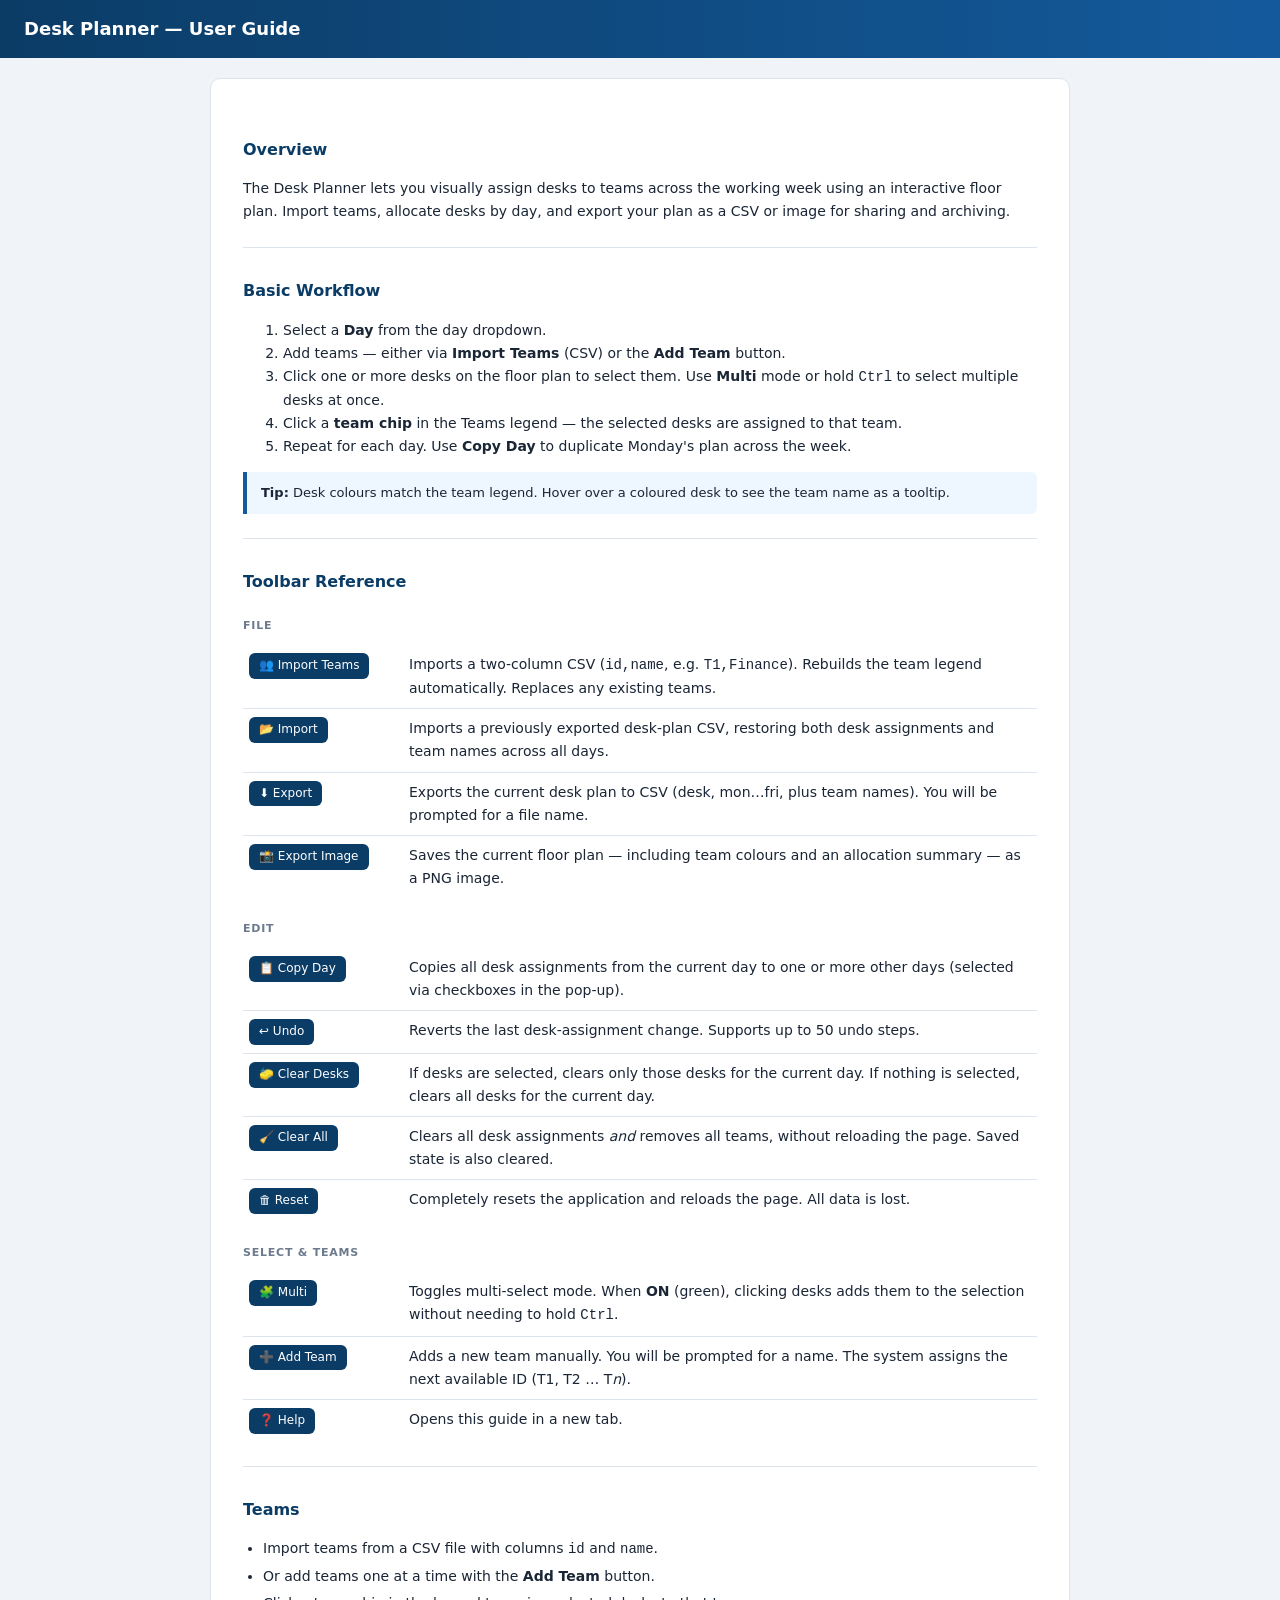
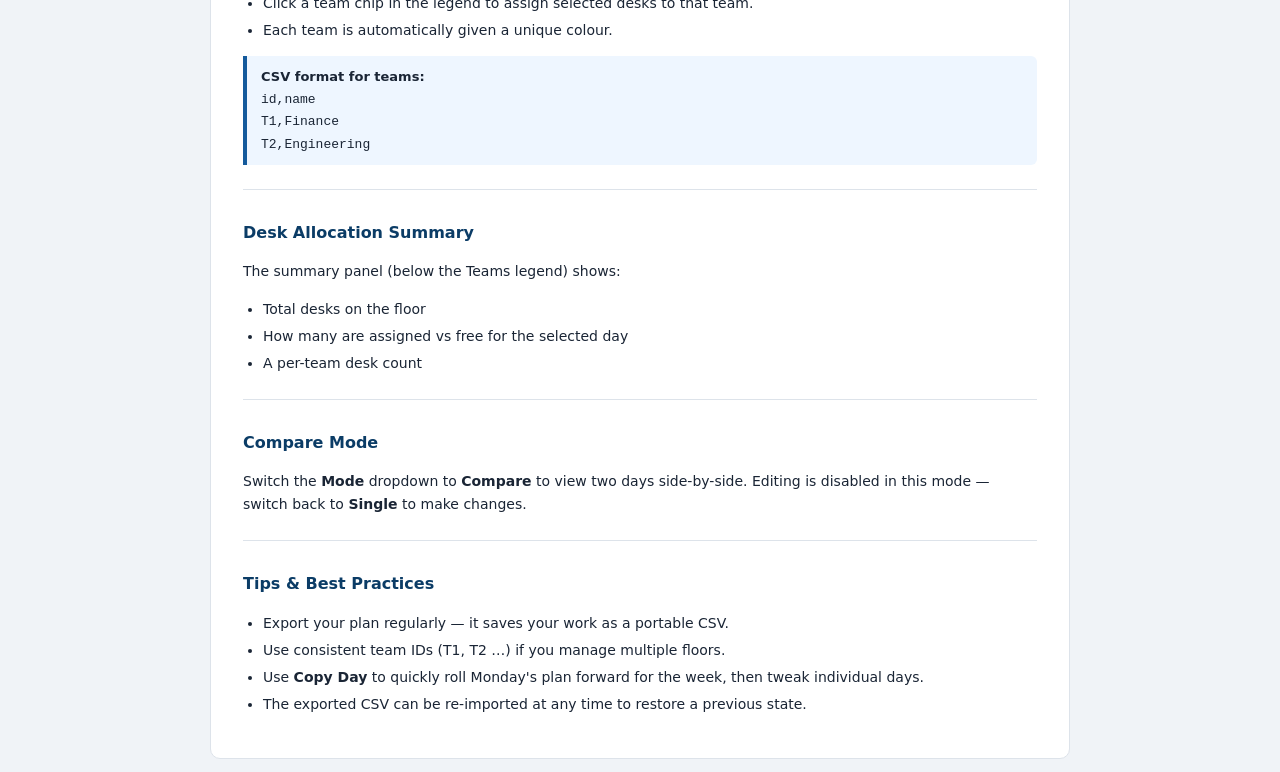
==== help.html @ dbaba609 "Add files via upload" ====
<!DOCTYPE html>
<html lang="en">
<head>
  <meta charset="UTF-8">
  <meta name="viewport" content="width=device-width, initial-scale=1.0">
  <title>Desk Planner — Help</title>

  <style>
    :root {
      --brand-dark:  #0b3c66;
      --brand-mid:   #145a9c;
      --brand-light: #eef6ff;
      --bg:          #f0f3f7;
      --surface:     #ffffff;
      --border:      #dde3ea;
      --text:        #1a2535;
      --radius:      10px;
    }

    *, *::before, *::after { box-sizing: border-box; }

    body {
      font-family: "Segoe UI", system-ui, sans-serif;
      margin: 0;
      background: var(--bg);
      color: var(--text);
      font-size: 14px;
      line-height: 1.65;
    }

    .app-header {
      background: linear-gradient(90deg, var(--brand-dark), var(--brand-mid));
      color: #fff;
      padding: 14px 24px;
    }

    .app-header h1 { margin: 0; font-size: 18px; font-weight: 600; }

    .container {
      max-width: 860px;
      margin: 20px auto;
      background: var(--surface);
      padding: 28px 32px;
      border-radius: var(--radius);
      border: 1px solid var(--border);
    }

    h2 { color: var(--brand-dark); margin-top: 30px; font-size: 16px; }
    h3 { font-size: 14px; margin: 18px 0 6px; }

    p, li { line-height: 1.65; }

    ul { padding-left: 20px; }
    ul li { margin-bottom: 4px; }

    hr { border: none; border-top: 1px solid var(--border); margin: 24px 0; }

    .tip {
      background: var(--brand-light);
      border-left: 4px solid var(--brand-mid);
      padding: 10px 14px;
      border-radius: 0 6px 6px 0;
      margin: 14px 0;
      font-size: 13px;
    }

    /* Simulated toolbar pill to match app buttons */
    .btn-pill {
      display: inline-flex;
      align-items: center;
      gap: 5px;
      background: var(--brand-dark);
      color: #fff;
      padding: 3px 10px;
      border-radius: 6px;
      font-size: 12px;
      font-weight: 500;
      vertical-align: middle;
      white-space: nowrap;
    }

    /* Button group tables */
    .btn-table { width: 100%; border-collapse: collapse; margin: 10px 0; }
    .btn-table tr + tr td { border-top: 1px solid var(--border); }
    .btn-table td { padding: 8px 6px; vertical-align: top; }
    .btn-table td:first-child { width: 160px; white-space: nowrap; }

    .group-label {
      font-size: 11px;
      font-weight: 700;
      text-transform: uppercase;
      letter-spacing: 0.07em;
      color: #6b7a8d;
      margin: 22px 0 6px;
    }

    @media (max-width: 600px) {
      .container { padding: 18px 16px; margin: 12px; }
    }
  </style>
</head>
<body>

  <header class="app-header">
    <h1>Desk Planner — User Guide</h1>
  </header>

  <div class="container">

    <h2>Overview</h2>
    <p>
      The Desk Planner lets you visually assign desks to teams across the working week
      using an interactive floor plan. Import teams, allocate desks by day, and export
      your plan as a CSV or image for sharing and archiving.
    </p>

    <hr>

    <h2>Basic Workflow</h2>
    <ol>
      <li>Select a <strong>Day</strong> from the day dropdown.</li>
      <li>Add teams — either via <strong>Import Teams</strong> (CSV) or the <strong>Add Team</strong> button.</li>
      <li>Click one or more desks on the floor plan to select them.
          Use <strong>Multi</strong> mode or hold <kbd>Ctrl</kbd> to select multiple desks at once.</li>
      <li>Click a <strong>team chip</strong> in the Teams legend — the selected desks are assigned to that team.</li>
      <li>Repeat for each day. Use <strong>Copy Day</strong> to duplicate Monday's plan across the week.</li>
    </ol>

    <div class="tip">
      <strong>Tip:</strong> Desk colours match the team legend. Hover over a coloured desk
      to see the team name as a tooltip.
    </div>

    <hr>

    <h2>Toolbar Reference</h2>

    <p class="group-label">File</p>
    <table class="btn-table">
      <tr>
        <td><span class="btn-pill">👥 Import Teams</span></td>
        <td>Imports a two-column CSV (<code>id,name</code>, e.g. <code>T1,Finance</code>).
            Rebuilds the team legend automatically. Replaces any existing teams.</td>
      </tr>
      <tr>
        <td><span class="btn-pill">📂 Import</span></td>
        <td>Imports a previously exported desk-plan CSV, restoring both desk assignments
            and team names across all days.</td>
      </tr>
      <tr>
        <td><span class="btn-pill">⬇ Export</span></td>
        <td>Exports the current desk plan to CSV (desk, mon…fri, plus team names).
            You will be prompted for a file name.</td>
      </tr>
      <tr>
        <td><span class="btn-pill">📸 Export Image</span></td>
        <td>Saves the current floor plan — including team colours and an allocation
            summary — as a PNG image.</td>
      </tr>
    </table>

    <p class="group-label">Edit</p>
    <table class="btn-table">
      <tr>
        <td><span class="btn-pill">📋 Copy Day</span></td>
        <td>Copies all desk assignments from the current day to one or more other days
            (selected via checkboxes in the pop-up).</td>
      </tr>
      <tr>
        <td><span class="btn-pill">↩ Undo</span></td>
        <td>Reverts the last desk-assignment change. Supports up to 50 undo steps.</td>
      </tr>
      <tr>
        <td><span class="btn-pill">🧽 Clear Desks</span></td>
        <td>If desks are selected, clears only those desks for the current day.
            If nothing is selected, clears all desks for the current day.</td>
      </tr>
      <tr>
        <td><span class="btn-pill">🧹 Clear All</span></td>
        <td>Clears all desk assignments <em>and</em> removes all teams, without reloading
            the page. Saved state is also cleared.</td>
      </tr>
      <tr>
        <td><span class="btn-pill">🗑 Reset</span></td>
        <td>Completely resets the application and reloads the page. All data is lost.</td>
      </tr>
    </table>

    <p class="group-label">Select &amp; Teams</p>
    <table class="btn-table">
      <tr>
        <td><span class="btn-pill">🧩 Multi</span></td>
        <td>Toggles multi-select mode. When <strong>ON</strong> (green), clicking desks
            adds them to the selection without needing to hold <kbd>Ctrl</kbd>.</td>
      </tr>
      <tr>
        <td><span class="btn-pill">➕ Add Team</span></td>
        <td>Adds a new team manually. You will be prompted for a name. The system
            assigns the next available ID (T1, T2 … T<em>n</em>).</td>
      </tr>
      <tr>
        <td><span class="btn-pill">❓ Help</span></td>
        <td>Opens this guide in a new tab.</td>
      </tr>
    </table>

    <hr>

    <h2>Teams</h2>
    <ul>
      <li>Import teams from a CSV file with columns <code>id</code> and <code>name</code>.</li>
      <li>Or add teams one at a time with the <strong>Add Team</strong> button.</li>
      <li>Click a team chip in the legend to assign selected desks to that team.</li>
      <li>Each team is automatically given a unique colour.</li>
    </ul>

    <div class="tip">
      <strong>CSV format for teams:</strong><br>
      <code>id,name</code><br>
      <code>T1,Finance</code><br>
      <code>T2,Engineering</code>
    </div>

    <hr>

    <h2>Desk Allocation Summary</h2>
    <p>The summary panel (below the Teams legend) shows:</p>
    <ul>
      <li>Total desks on the floor</li>
      <li>How many are assigned vs free for the selected day</li>
      <li>A per-team desk count</li>
    </ul>

    <hr>

    <h2>Compare Mode</h2>
    <p>
      Switch the <strong>Mode</strong> dropdown to <strong>Compare</strong> to view
      two days side-by-side. Editing is disabled in this mode — switch back to
      <strong>Single</strong> to make changes.
    </p>

    <hr>

    <h2>Tips &amp; Best Practices</h2>
    <ul>
      <li>Export your plan regularly — it saves your work as a portable CSV.</li>
      <li>Use consistent team IDs (T1, T2 …) if you manage multiple floors.</li>
      <li>Use <strong>Copy Day</strong> to quickly roll Monday's plan forward for the week, then tweak individual days.</li>
      <li>The exported CSV can be re-imported at any time to restore a previous state.</li>
    </ul>

  </div>

</body>
</html>
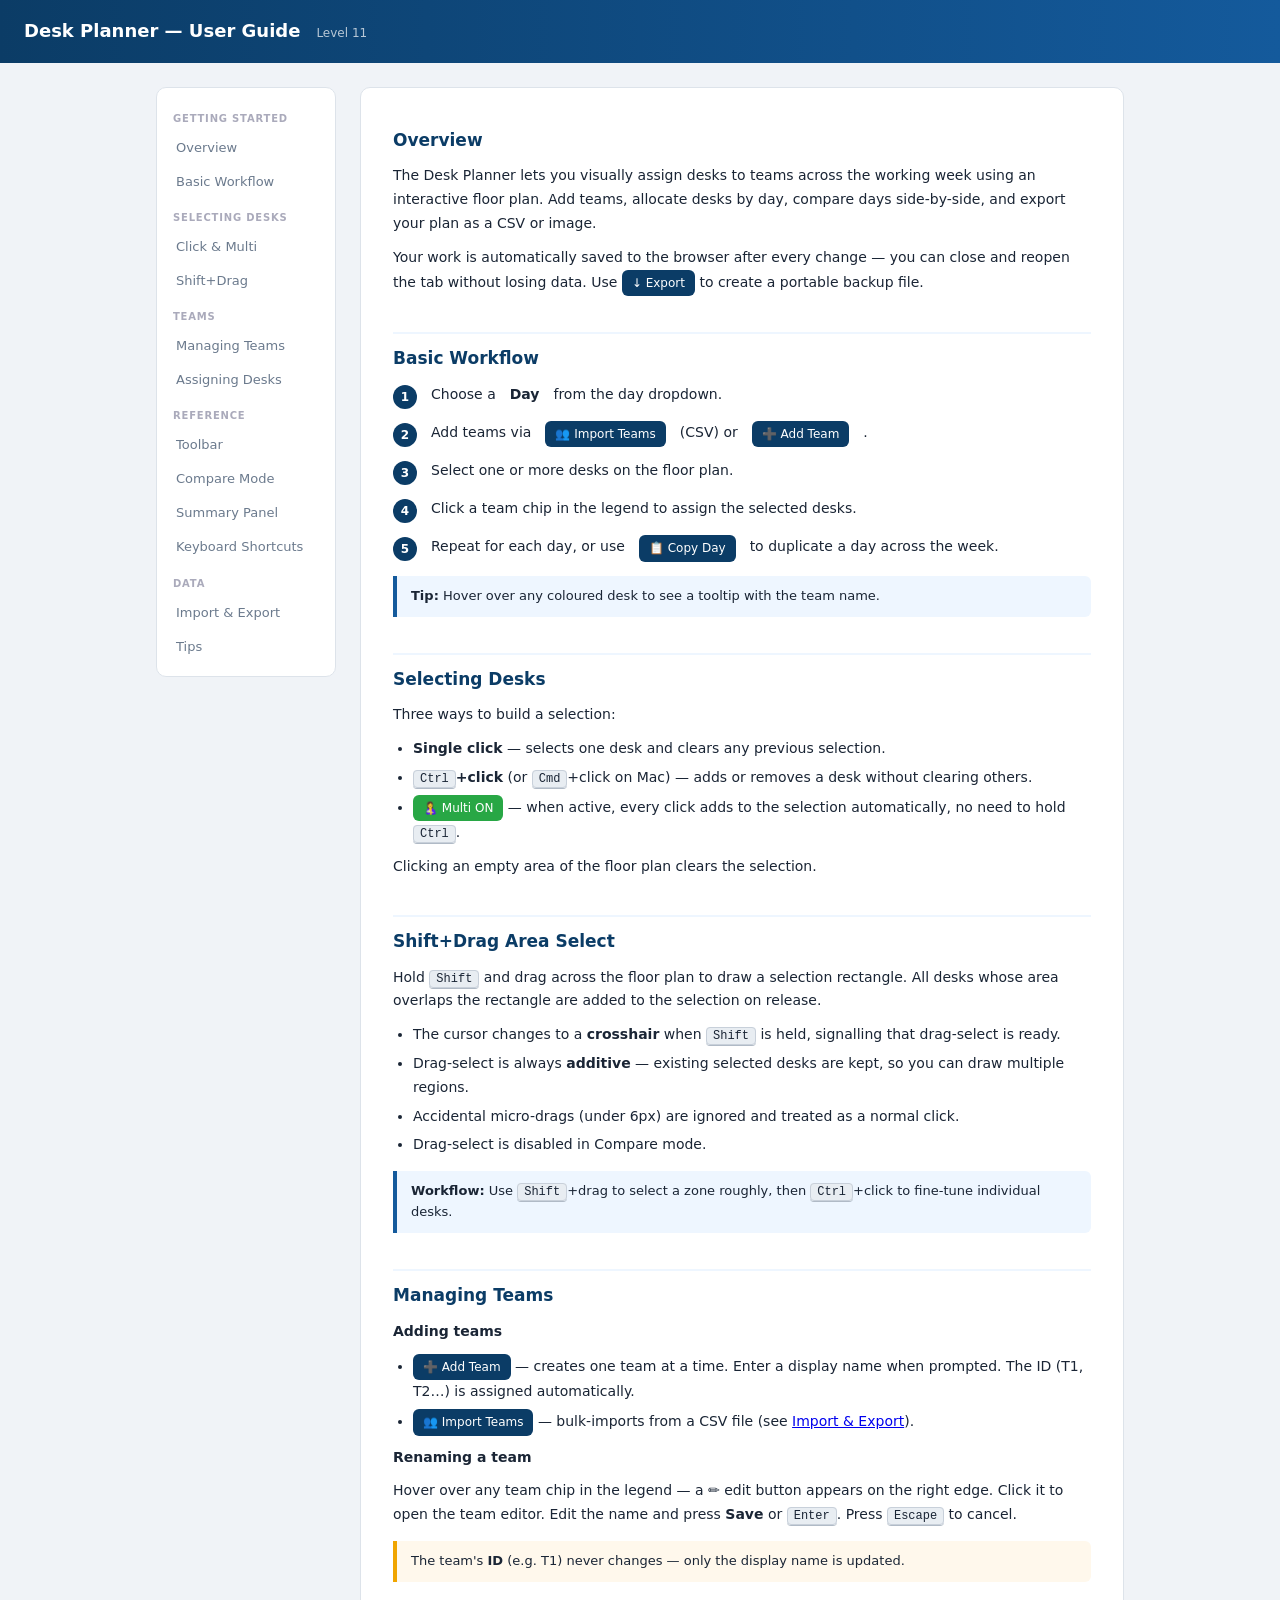
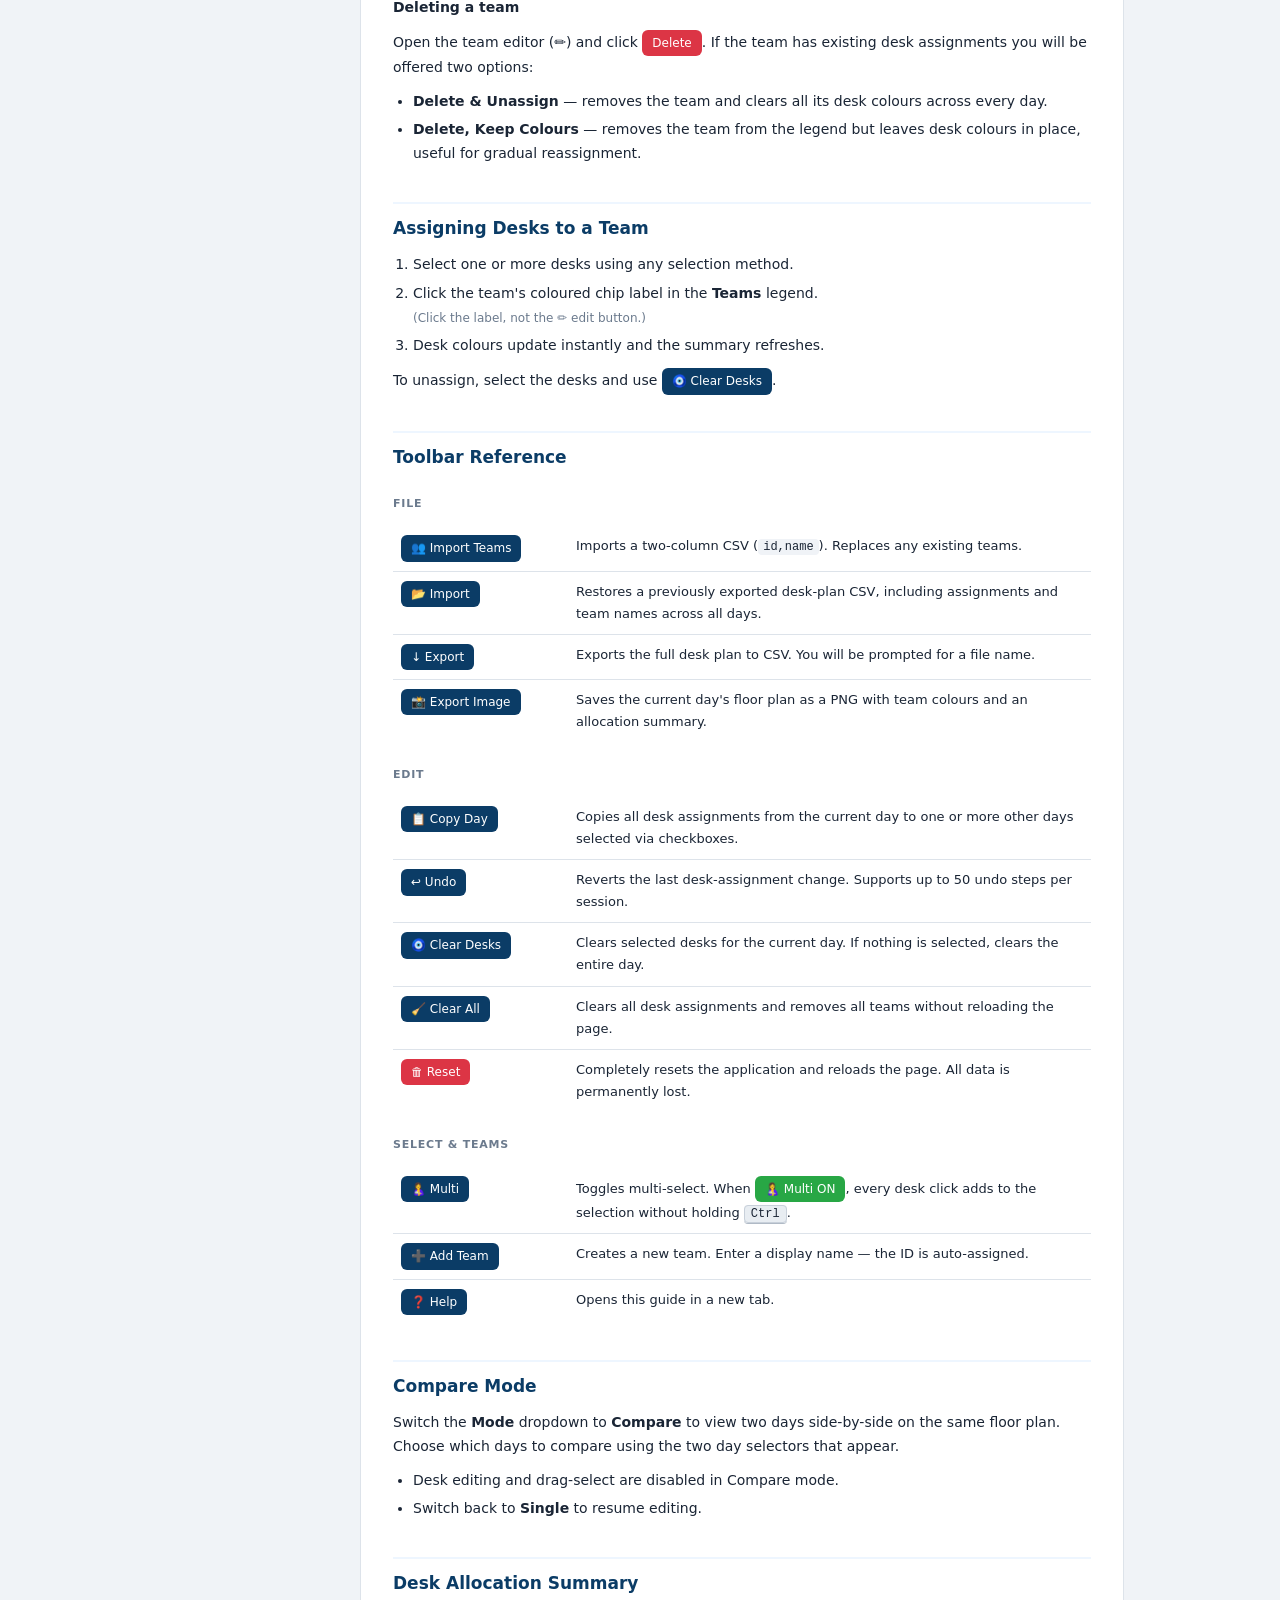
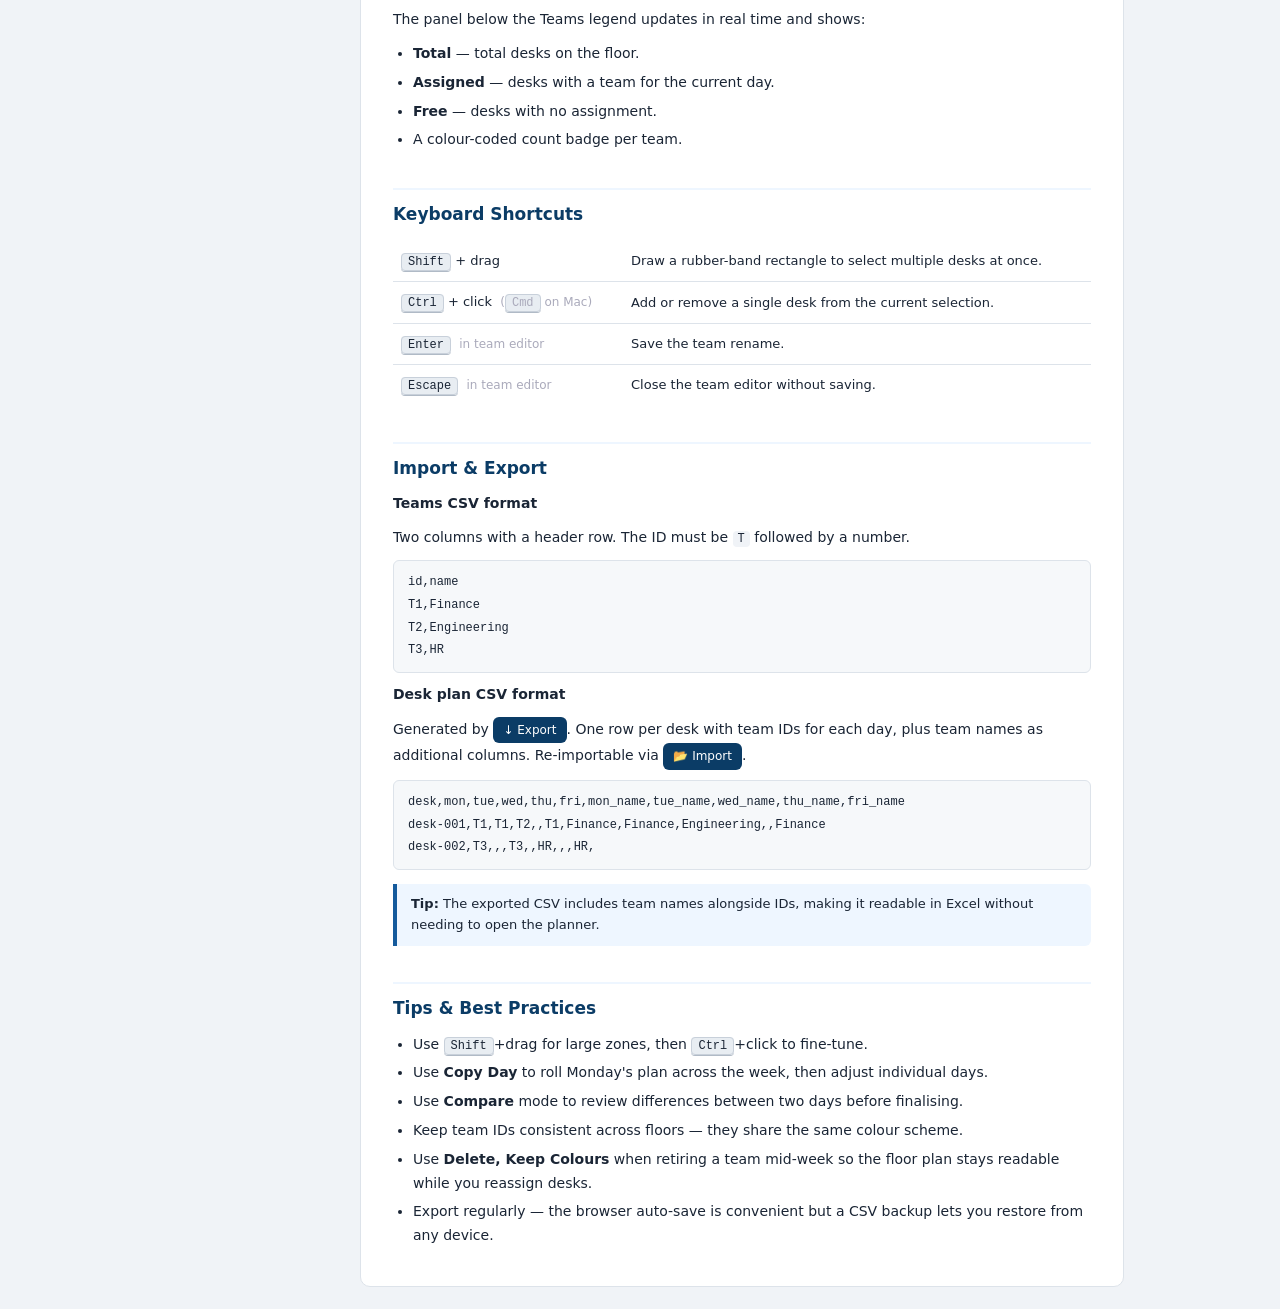
==== commit 393b22f8: "Add files via upload" ====
--- a/help.html
+++ b/help.html
@@ -14,6 +14,9 @@
       --surface:     #ffffff;
       --border:      #dde3ea;
       --text:        #1a2535;
+      --text-muted:  #6b7a8d;
+      --accent:      #28a745;
+      --danger:      #dc3545;
       --radius:      10px;
     }
 
@@ -25,46 +28,104 @@
       background: var(--bg);
       color: var(--text);
       font-size: 14px;
-      line-height: 1.65;
+      line-height: 1.7;
     }
 
     .app-header {
       background: linear-gradient(90deg, var(--brand-dark), var(--brand-mid));
       color: #fff;
-      padding: 14px 24px;
-    }
-
+      padding: 16px 24px;
+      display: flex;
+      align-items: baseline;
+      gap: 16px;
+    }
     .app-header h1 { margin: 0; font-size: 18px; font-weight: 600; }
-
+    .app-header .version { font-size: 12px; opacity: 0.7; }
+
+    .page {
+      display: flex;
+      max-width: 1000px;
+      margin: 24px auto;
+      gap: 24px;
+      padding: 0 16px;
+      align-items: flex-start;
+    }
+
+    /* Sidebar */
+    .sidebar { width: 180px; flex-shrink: 0; position: sticky; top: 20px; }
+    .sidebar nav {
+      background: var(--surface);
+      border: 1px solid var(--border);
+      border-radius: var(--radius);
+      padding: 12px 0;
+    }
+    .sidebar nav a {
+      display: block;
+      padding: 6px 16px;
+      font-size: 13px;
+      color: var(--text-muted);
+      text-decoration: none;
+      border-left: 3px solid transparent;
+      transition: color 0.15s, border-color 0.15s;
+    }
+    .sidebar nav a:hover { color: var(--brand-dark); border-left-color: var(--brand-mid); }
+    .sidebar nav .nav-section {
+      padding: 10px 16px 4px;
+      font-size: 10px;
+      font-weight: 700;
+      text-transform: uppercase;
+      letter-spacing: 0.08em;
+      color: #aab;
+    }
+
+    /* Main */
     .container {
-      max-width: 860px;
-      margin: 20px auto;
+      flex: 1;
+      min-width: 0;
       background: var(--surface);
       padding: 28px 32px;
       border-radius: var(--radius);
       border: 1px solid var(--border);
     }
 
-    h2 { color: var(--brand-dark); margin-top: 30px; font-size: 16px; }
-    h3 { font-size: 14px; margin: 18px 0 6px; }
-
-    p, li { line-height: 1.65; }
-
-    ul { padding-left: 20px; }
-    ul li { margin-bottom: 4px; }
-
-    hr { border: none; border-top: 1px solid var(--border); margin: 24px 0; }
-
-    .tip {
-      background: var(--brand-light);
-      border-left: 4px solid var(--brand-mid);
+    h2 {
+      color: var(--brand-dark);
+      margin: 36px 0 10px;
+      font-size: 17px;
+      padding-top: 10px;
+      border-top: 2px solid var(--brand-light);
+    }
+    h2:first-child { margin-top: 0; border-top: none; }
+    p  { margin: 0 0 10px; }
+    ul, ol { padding-left: 20px; margin: 0 0 10px; }
+    li { margin-bottom: 5px; }
+
+    code {
+      background: #f0f3f7;
+      padding: 1px 5px;
+      border-radius: 4px;
+      font-size: 12px;
+      font-family: "Consolas", "Courier New", monospace;
+    }
+    kbd {
+      background: #e8edf2;
+      border: 1px solid #c8d0da;
+      border-radius: 4px;
+      padding: 1px 6px;
+      font-size: 12px;
+      box-shadow: 0 1px 0 #b0bac6;
+    }
+
+    .tip, .note {
       padding: 10px 14px;
       border-radius: 0 6px 6px 0;
       margin: 14px 0;
       font-size: 13px;
-    }
-
-    /* Simulated toolbar pill to match app buttons */
+      line-height: 1.6;
+    }
+    .tip  { background: var(--brand-light); border-left: 4px solid var(--brand-mid); }
+    .note { background: #fff8ec;            border-left: 4px solid #f0a500; }
+
     .btn-pill {
       display: inline-flex;
       align-items: center;
@@ -78,179 +139,340 @@
       vertical-align: middle;
       white-space: nowrap;
     }
-
-    /* Button group tables */
-    .btn-table { width: 100%; border-collapse: collapse; margin: 10px 0; }
-    .btn-table tr + tr td { border-top: 1px solid var(--border); }
-    .btn-table td { padding: 8px 6px; vertical-align: top; }
-    .btn-table td:first-child { width: 160px; white-space: nowrap; }
+    .btn-pill.danger  { background: var(--danger); }
+    .btn-pill.success { background: var(--accent); }
+
+    .ref-table {
+      width: 100%;
+      border-collapse: collapse;
+      margin: 12px 0 4px;
+      font-size: 13px;
+    }
+    .ref-table tr + tr td { border-top: 1px solid var(--border); }
+    .ref-table td { padding: 9px 8px; vertical-align: top; }
+    .ref-table td:first-child { width: 175px; white-space: nowrap; }
 
     .group-label {
       font-size: 11px;
       font-weight: 700;
       text-transform: uppercase;
       letter-spacing: 0.07em;
-      color: #6b7a8d;
-      margin: 22px 0 6px;
-    }
-
-    @media (max-width: 600px) {
-      .container { padding: 18px 16px; margin: 12px; }
+      color: var(--text-muted);
+      margin: 24px 0 6px;
+    }
+
+    .key-table {
+      width: 100%;
+      border-collapse: collapse;
+      margin: 12px 0;
+      font-size: 13px;
+    }
+    .key-table tr + tr td { border-top: 1px solid var(--border); }
+    .key-table td { padding: 9px 8px; vertical-align: middle; }
+    .key-table td:first-child { width: 230px; white-space: nowrap; }
+
+    .csv-block {
+      background: #f6f8fa;
+      border: 1px solid var(--border);
+      border-radius: 6px;
+      padding: 10px 14px;
+      font-family: "Consolas", "Courier New", monospace;
+      font-size: 12px;
+      line-height: 1.9;
+      margin: 10px 0;
+    }
+
+    /* Numbered workflow steps */
+    .steps ol { padding-left: 0; list-style: none; counter-reset: steps; }
+    .steps li {
+      counter-increment: steps;
+      display: flex;
+      gap: 14px;
+      align-items: flex-start;
+      margin-bottom: 12px;
+    }
+    .steps li::before {
+      content: counter(steps);
+      background: var(--brand-dark);
+      color: #fff;
+      border-radius: 50%;
+      min-width: 24px;
+      height: 24px;
+      display: flex;
+      align-items: center;
+      justify-content: center;
+      font-size: 12px;
+      font-weight: 700;
+      flex-shrink: 0;
+      margin-top: 2px;
+    }
+
+    @media (max-width: 680px) {
+      .page { flex-direction: column; padding: 0 10px; }
+      .sidebar { width: 100%; position: static; }
+      .container { padding: 18px 16px; }
     }
   </style>
 </head>
 <body>
 
-  <header class="app-header">
-    <h1>Desk Planner — User Guide</h1>
-  </header>
-
-  <div class="container">
-
-    <h2>Overview</h2>
+<header class="app-header">
+  <h1>Desk Planner — User Guide</h1>
+  <span class="version">Level 11</span>
+</header>
+
+<div class="page">
+
+  <aside class="sidebar">
+    <nav>
+      <div class="nav-section">Getting Started</div>
+      <a href="#overview">Overview</a>
+      <a href="#workflow">Basic Workflow</a>
+
+      <div class="nav-section">Selecting Desks</div>
+      <a href="#selecting">Click &amp; Multi</a>
+      <a href="#drag-select">Shift+Drag</a>
+
+      <div class="nav-section">Teams</div>
+      <a href="#teams">Managing Teams</a>
+      <a href="#assigning">Assigning Desks</a>
+
+      <div class="nav-section">Reference</div>
+      <a href="#toolbar">Toolbar</a>
+      <a href="#compare">Compare Mode</a>
+      <a href="#summary">Summary Panel</a>
+      <a href="#shortcuts">Keyboard Shortcuts</a>
+
+      <div class="nav-section">Data</div>
+      <a href="#import-export">Import &amp; Export</a>
+      <a href="#tips">Tips</a>
+    </nav>
+  </aside>
+
+  <main class="container">
+
+    <h2 id="overview">Overview</h2>
     <p>
       The Desk Planner lets you visually assign desks to teams across the working week
-      using an interactive floor plan. Import teams, allocate desks by day, and export
-      your plan as a CSV or image for sharing and archiving.
-    </p>
-
-    <hr>
-
-    <h2>Basic Workflow</h2>
+      using an interactive floor plan. Add teams, allocate desks by day, compare days
+      side-by-side, and export your plan as a CSV or image.
+    </p>
+    <p>
+      Your work is automatically saved to the browser after every change —
+      you can close and reopen the tab without losing data. Use
+      <span class="btn-pill">&#8595; Export</span> to create a portable backup file.
+    </p>
+
+    <h2 id="workflow">Basic Workflow</h2>
+    <div class="steps">
+      <ol>
+        <li>Choose a <strong>Day</strong> from the day dropdown.</li>
+        <li>Add teams via <span class="btn-pill">&#128101; Import Teams</span> (CSV) or <span class="btn-pill">&#10133; Add Team</span>.</li>
+        <li>Select one or more desks on the floor plan.</li>
+        <li>Click a team chip in the legend to assign the selected desks.</li>
+        <li>Repeat for each day, or use <span class="btn-pill">&#128203; Copy Day</span> to duplicate a day across the week.</li>
+      </ol>
+    </div>
+    <div class="tip">
+      <strong>Tip:</strong> Hover over any coloured desk to see a tooltip with the team name.
+    </div>
+
+    <h2 id="selecting">Selecting Desks</h2>
+    <p>Three ways to build a selection:</p>
+    <ul>
+      <li><strong>Single click</strong> — selects one desk and clears any previous selection.</li>
+      <li><kbd>Ctrl</kbd><strong>+click</strong> (or <kbd>Cmd</kbd>+click on Mac) — adds or removes a desk without clearing others.</li>
+      <li><span class="btn-pill success">&#129329; Multi ON</span> — when active, every click adds to the selection automatically, no need to hold <kbd>Ctrl</kbd>.</li>
+    </ul>
+    <p>Clicking an empty area of the floor plan clears the selection.</p>
+
+    <h2 id="drag-select">Shift+Drag Area Select</h2>
+    <p>
+      Hold <kbd>Shift</kbd> and drag across the floor plan to draw a selection rectangle.
+      All desks whose area overlaps the rectangle are added to the selection on release.
+    </p>
+    <ul>
+      <li>The cursor changes to a <strong>crosshair</strong> when <kbd>Shift</kbd> is held, signalling that drag-select is ready.</li>
+      <li>Drag-select is always <strong>additive</strong> — existing selected desks are kept, so you can draw multiple regions.</li>
+      <li>Accidental micro-drags (under 6px) are ignored and treated as a normal click.</li>
+      <li>Drag-select is disabled in Compare mode.</li>
+    </ul>
+    <div class="tip">
+      <strong>Workflow:</strong> Use <kbd>Shift</kbd>+drag to select a zone roughly, then
+      <kbd>Ctrl</kbd>+click to fine-tune individual desks.
+    </div>
+
+    <h2 id="teams">Managing Teams</h2>
+    <p><strong>Adding teams</strong></p>
+    <ul>
+      <li><span class="btn-pill">&#10133; Add Team</span> — creates one team at a time. Enter a display name when prompted. The ID (T1, T2&hellip;) is assigned automatically.</li>
+      <li><span class="btn-pill">&#128101; Import Teams</span> — bulk-imports from a CSV file (see <a href="#import-export">Import &amp; Export</a>).</li>
+    </ul>
+
+    <p><strong>Renaming a team</strong></p>
+    <p>
+      Hover over any team chip in the legend — a <strong>&#9999;&#65039;</strong> edit button
+      appears on the right edge. Click it to open the team editor. Edit the name and
+      press <strong>Save</strong> or <kbd>Enter</kbd>. Press <kbd>Escape</kbd> to cancel.
+    </p>
+    <div class="note">
+      The team's <strong>ID</strong> (e.g. T1) never changes — only the display name is updated.
+    </div>
+
+    <p><strong>Deleting a team</strong></p>
+    <p>
+      Open the team editor (&#9999;&#65039;) and click <span class="btn-pill danger">Delete</span>.
+      If the team has existing desk assignments you will be offered two options:
+    </p>
+    <ul>
+      <li><strong>Delete &amp; Unassign</strong> — removes the team and clears all its desk colours across every day.</li>
+      <li><strong>Delete, Keep Colours</strong> — removes the team from the legend but leaves desk colours in place, useful for gradual reassignment.</li>
+    </ul>
+
+    <h2 id="assigning">Assigning Desks to a Team</h2>
     <ol>
-      <li>Select a <strong>Day</strong> from the day dropdown.</li>
-      <li>Add teams — either via <strong>Import Teams</strong> (CSV) or the <strong>Add Team</strong> button.</li>
-      <li>Click one or more desks on the floor plan to select them.
-          Use <strong>Multi</strong> mode or hold <kbd>Ctrl</kbd> to select multiple desks at once.</li>
-      <li>Click a <strong>team chip</strong> in the Teams legend — the selected desks are assigned to that team.</li>
-      <li>Repeat for each day. Use <strong>Copy Day</strong> to duplicate Monday's plan across the week.</li>
+      <li>Select one or more desks using any selection method.</li>
+      <li>Click the team's coloured chip label in the <strong>Teams</strong> legend.<br>
+          <span style="color:var(--text-muted);font-size:12px;">(Click the label, not the &#9999;&#65039; edit button.)</span></li>
+      <li>Desk colours update instantly and the summary refreshes.</li>
     </ol>
+    <p>To unassign, select the desks and use <span class="btn-pill">&#129535; Clear Desks</span>.</p>
+
+    <h2 id="toolbar">Toolbar Reference</h2>
+
+    <p class="group-label">File</p>
+    <table class="ref-table">
+      <tr>
+        <td><span class="btn-pill">&#128101; Import Teams</span></td>
+        <td>Imports a two-column CSV (<code>id,name</code>). Replaces any existing teams.</td>
+      </tr>
+      <tr>
+        <td><span class="btn-pill">&#128194; Import</span></td>
+        <td>Restores a previously exported desk-plan CSV, including assignments and team names across all days.</td>
+      </tr>
+      <tr>
+        <td><span class="btn-pill">&#8595; Export</span></td>
+        <td>Exports the full desk plan to CSV. You will be prompted for a file name.</td>
+      </tr>
+      <tr>
+        <td><span class="btn-pill">&#128248; Export Image</span></td>
+        <td>Saves the current day's floor plan as a PNG with team colours and an allocation summary.</td>
+      </tr>
+    </table>
+
+    <p class="group-label">Edit</p>
+    <table class="ref-table">
+      <tr>
+        <td><span class="btn-pill">&#128203; Copy Day</span></td>
+        <td>Copies all desk assignments from the current day to one or more other days selected via checkboxes.</td>
+      </tr>
+      <tr>
+        <td><span class="btn-pill">&#8617; Undo</span></td>
+        <td>Reverts the last desk-assignment change. Supports up to 50 undo steps per session.</td>
+      </tr>
+      <tr>
+        <td><span class="btn-pill">&#129535; Clear Desks</span></td>
+        <td>Clears selected desks for the current day. If nothing is selected, clears the entire day.</td>
+      </tr>
+      <tr>
+        <td><span class="btn-pill">&#129529; Clear All</span></td>
+        <td>Clears all desk assignments and removes all teams without reloading the page.</td>
+      </tr>
+      <tr>
+        <td><span class="btn-pill danger">&#128465; Reset</span></td>
+        <td>Completely resets the application and reloads the page. All data is permanently lost.</td>
+      </tr>
+    </table>
+
+    <p class="group-label">Select &amp; Teams</p>
+    <table class="ref-table">
+      <tr>
+        <td><span class="btn-pill">&#129329; Multi</span></td>
+        <td>Toggles multi-select. When <span class="btn-pill success">&#129329; Multi ON</span>, every desk click adds to the selection without holding <kbd>Ctrl</kbd>.</td>
+      </tr>
+      <tr>
+        <td><span class="btn-pill">&#10133; Add Team</span></td>
+        <td>Creates a new team. Enter a display name — the ID is auto-assigned.</td>
+      </tr>
+      <tr>
+        <td><span class="btn-pill">&#10067; Help</span></td>
+        <td>Opens this guide in a new tab.</td>
+      </tr>
+    </table>
+
+    <h2 id="compare">Compare Mode</h2>
+    <p>
+      Switch the <strong>Mode</strong> dropdown to <strong>Compare</strong> to view two days
+      side-by-side on the same floor plan. Choose which days to compare using the two
+      day selectors that appear.
+    </p>
+    <ul>
+      <li>Desk editing and drag-select are disabled in Compare mode.</li>
+      <li>Switch back to <strong>Single</strong> to resume editing.</li>
+    </ul>
+
+    <h2 id="summary">Desk Allocation Summary</h2>
+    <p>The panel below the Teams legend updates in real time and shows:</p>
+    <ul>
+      <li><strong>Total</strong> — total desks on the floor.</li>
+      <li><strong>Assigned</strong> — desks with a team for the current day.</li>
+      <li><strong>Free</strong> — desks with no assignment.</li>
+      <li>A colour-coded count badge per team.</li>
+    </ul>
+
+    <h2 id="shortcuts">Keyboard Shortcuts</h2>
+    <table class="key-table">
+      <tr>
+        <td><kbd>Shift</kbd> + drag</td>
+        <td>Draw a rubber-band rectangle to select multiple desks at once.</td>
+      </tr>
+      <tr>
+        <td><kbd>Ctrl</kbd> + click &nbsp;<span style="color:#aab;font-size:12px;">(<kbd>Cmd</kbd> on Mac)</span></td>
+        <td>Add or remove a single desk from the current selection.</td>
+      </tr>
+      <tr>
+        <td><kbd>Enter</kbd> &nbsp;<span style="color:#aab;font-size:12px;">in team editor</span></td>
+        <td>Save the team rename.</td>
+      </tr>
+      <tr>
+        <td><kbd>Escape</kbd> &nbsp;<span style="color:#aab;font-size:12px;">in team editor</span></td>
+        <td>Close the team editor without saving.</td>
+      </tr>
+    </table>
+
+    <h2 id="import-export">Import &amp; Export</h2>
+
+    <p><strong>Teams CSV format</strong></p>
+    <p>Two columns with a header row. The ID must be <code>T</code> followed by a number.</p>
+    <div class="csv-block">id,name<br>T1,Finance<br>T2,Engineering<br>T3,HR</div>
+
+    <p><strong>Desk plan CSV format</strong></p>
+    <p>
+      Generated by <span class="btn-pill">&#8595; Export</span>. One row per desk with team IDs
+      for each day, plus team names as additional columns. Re-importable via
+      <span class="btn-pill">&#128194; Import</span>.
+    </p>
+    <div class="csv-block">desk,mon,tue,wed,thu,fri,mon_name,tue_name,wed_name,thu_name,fri_name<br>
+desk-001,T1,T1,T2,,T1,Finance,Finance,Engineering,,Finance<br>
+desk-002,T3,,,T3,,HR,,,HR,</div>
 
     <div class="tip">
-      <strong>Tip:</strong> Desk colours match the team legend. Hover over a coloured desk
-      to see the team name as a tooltip.
+      <strong>Tip:</strong> The exported CSV includes team names alongside IDs, making it
+      readable in Excel without needing to open the planner.
     </div>
 
-    <hr>
-
-    <h2>Toolbar Reference</h2>
-
-    <p class="group-label">File</p>
-    <table class="btn-table">
-      <tr>
-        <td><span class="btn-pill">👥 Import Teams</span></td>
-        <td>Imports a two-column CSV (<code>id,name</code>, e.g. <code>T1,Finance</code>).
-            Rebuilds the team legend automatically. Replaces any existing teams.</td>
-      </tr>
-      <tr>
-        <td><span class="btn-pill">📂 Import</span></td>
-        <td>Imports a previously exported desk-plan CSV, restoring both desk assignments
-            and team names across all days.</td>
-      </tr>
-      <tr>
-        <td><span class="btn-pill">⬇ Export</span></td>
-        <td>Exports the current desk plan to CSV (desk, mon…fri, plus team names).
-            You will be prompted for a file name.</td>
-      </tr>
-      <tr>
-        <td><span class="btn-pill">📸 Export Image</span></td>
-        <td>Saves the current floor plan — including team colours and an allocation
-            summary — as a PNG image.</td>
-      </tr>
-    </table>
-
-    <p class="group-label">Edit</p>
-    <table class="btn-table">
-      <tr>
-        <td><span class="btn-pill">📋 Copy Day</span></td>
-        <td>Copies all desk assignments from the current day to one or more other days
-            (selected via checkboxes in the pop-up).</td>
-      </tr>
-      <tr>
-        <td><span class="btn-pill">↩ Undo</span></td>
-        <td>Reverts the last desk-assignment change. Supports up to 50 undo steps.</td>
-      </tr>
-      <tr>
-        <td><span class="btn-pill">🧽 Clear Desks</span></td>
-        <td>If desks are selected, clears only those desks for the current day.
-            If nothing is selected, clears all desks for the current day.</td>
-      </tr>
-      <tr>
-        <td><span class="btn-pill">🧹 Clear All</span></td>
-        <td>Clears all desk assignments <em>and</em> removes all teams, without reloading
-            the page. Saved state is also cleared.</td>
-      </tr>
-      <tr>
-        <td><span class="btn-pill">🗑 Reset</span></td>
-        <td>Completely resets the application and reloads the page. All data is lost.</td>
-      </tr>
-    </table>
-
-    <p class="group-label">Select &amp; Teams</p>
-    <table class="btn-table">
-      <tr>
-        <td><span class="btn-pill">🧩 Multi</span></td>
-        <td>Toggles multi-select mode. When <strong>ON</strong> (green), clicking desks
-            adds them to the selection without needing to hold <kbd>Ctrl</kbd>.</td>
-      </tr>
-      <tr>
-        <td><span class="btn-pill">➕ Add Team</span></td>
-        <td>Adds a new team manually. You will be prompted for a name. The system
-            assigns the next available ID (T1, T2 … T<em>n</em>).</td>
-      </tr>
-      <tr>
-        <td><span class="btn-pill">❓ Help</span></td>
-        <td>Opens this guide in a new tab.</td>
-      </tr>
-    </table>
-
-    <hr>
-
-    <h2>Teams</h2>
-    <ul>
-      <li>Import teams from a CSV file with columns <code>id</code> and <code>name</code>.</li>
-      <li>Or add teams one at a time with the <strong>Add Team</strong> button.</li>
-      <li>Click a team chip in the legend to assign selected desks to that team.</li>
-      <li>Each team is automatically given a unique colour.</li>
-    </ul>
-
-    <div class="tip">
-      <strong>CSV format for teams:</strong><br>
-      <code>id,name</code><br>
-      <code>T1,Finance</code><br>
-      <code>T2,Engineering</code>
-    </div>
-
-    <hr>
-
-    <h2>Desk Allocation Summary</h2>
-    <p>The summary panel (below the Teams legend) shows:</p>
-    <ul>
-      <li>Total desks on the floor</li>
-      <li>How many are assigned vs free for the selected day</li>
-      <li>A per-team desk count</li>
-    </ul>
-
-    <hr>
-
-    <h2>Compare Mode</h2>
-    <p>
-      Switch the <strong>Mode</strong> dropdown to <strong>Compare</strong> to view
-      two days side-by-side. Editing is disabled in this mode — switch back to
-      <strong>Single</strong> to make changes.
-    </p>
-
-    <hr>
-
-    <h2>Tips &amp; Best Practices</h2>
-    <ul>
-      <li>Export your plan regularly — it saves your work as a portable CSV.</li>
-      <li>Use consistent team IDs (T1, T2 …) if you manage multiple floors.</li>
-      <li>Use <strong>Copy Day</strong> to quickly roll Monday's plan forward for the week, then tweak individual days.</li>
-      <li>The exported CSV can be re-imported at any time to restore a previous state.</li>
-    </ul>
-
-  </div>
+    <h2 id="tips">Tips &amp; Best Practices</h2>
+    <ul>
+      <li>Use <kbd>Shift</kbd>+drag for large zones, then <kbd>Ctrl</kbd>+click to fine-tune.</li>
+      <li>Use <strong>Copy Day</strong> to roll Monday's plan across the week, then adjust individual days.</li>
+      <li>Use <strong>Compare</strong> mode to review differences between two days before finalising.</li>
+      <li>Keep team IDs consistent across floors — they share the same colour scheme.</li>
+      <li>Use <strong>Delete, Keep Colours</strong> when retiring a team mid-week so the floor plan stays readable while you reassign desks.</li>
+      <li>Export regularly — the browser auto-save is convenient but a CSV backup lets you restore from any device.</li>
+    </ul>
+
+  </main>
+</div>
 
 </body>
 </html>
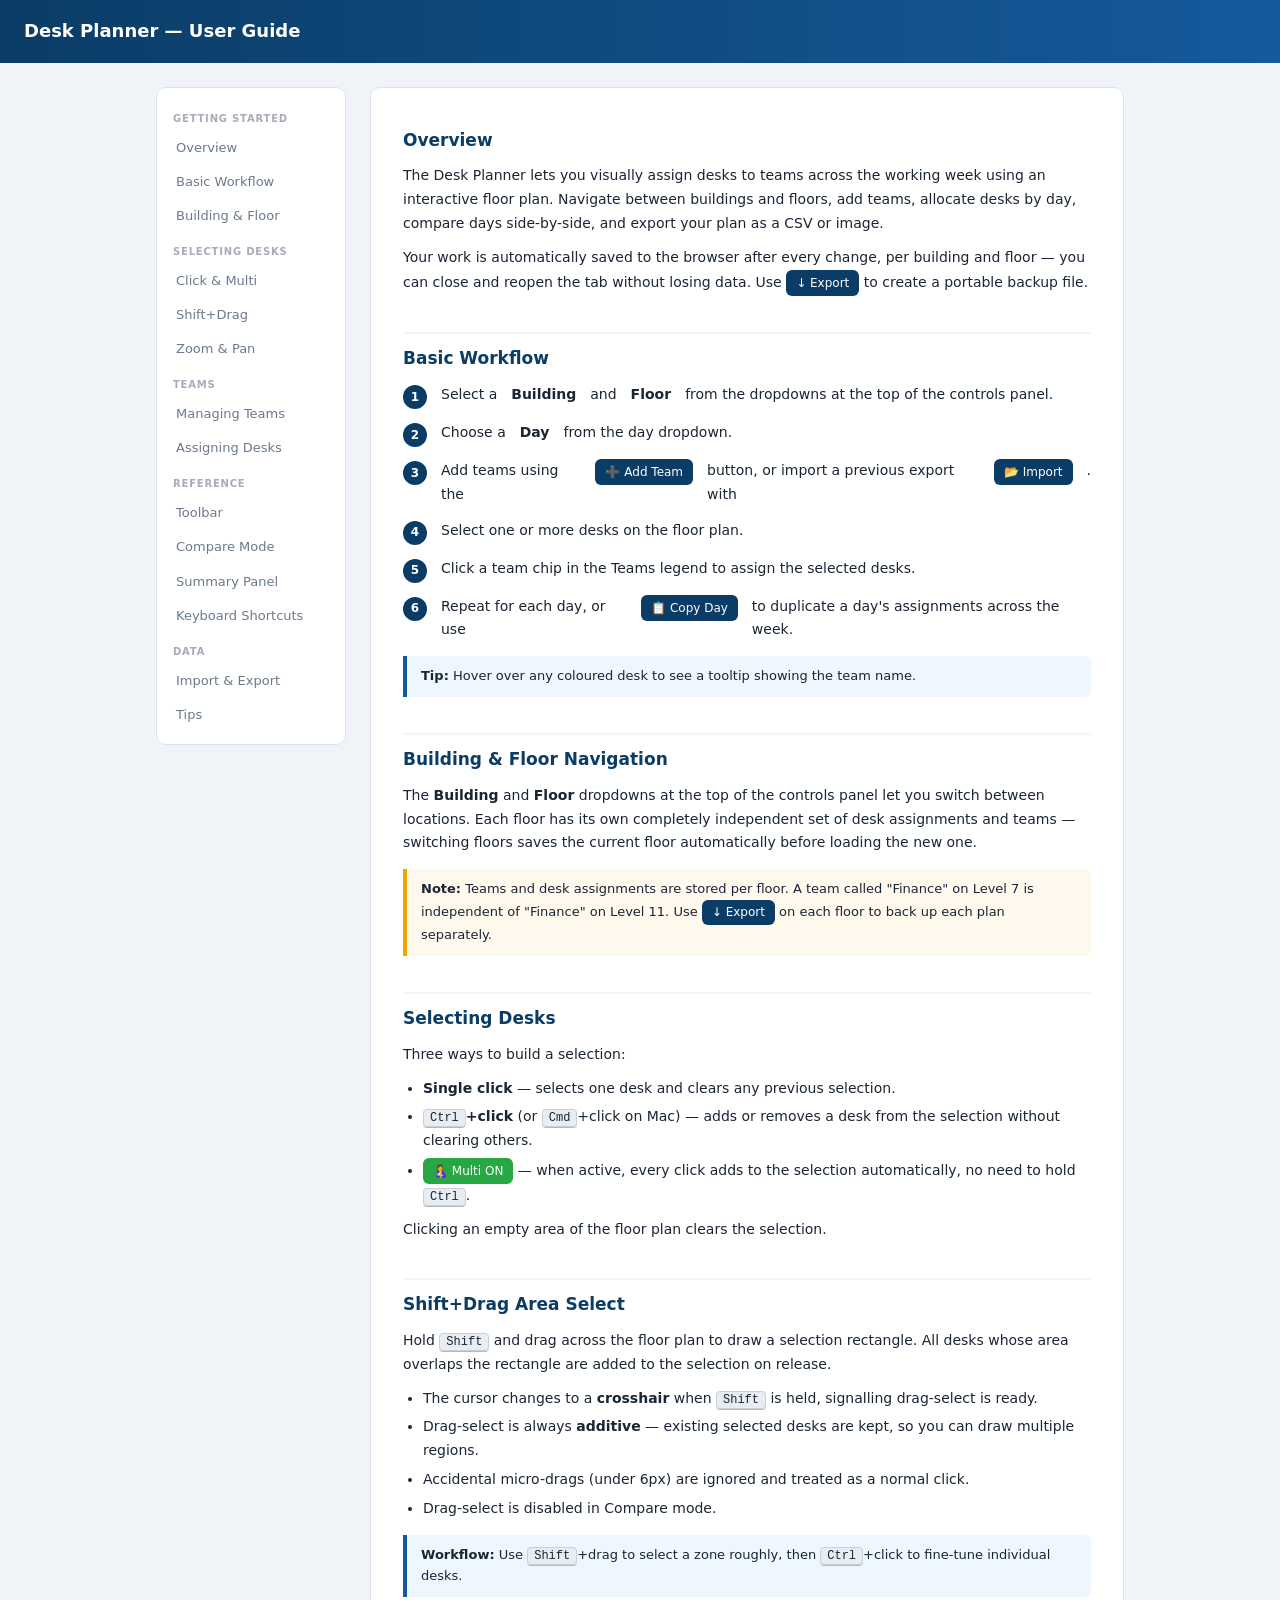
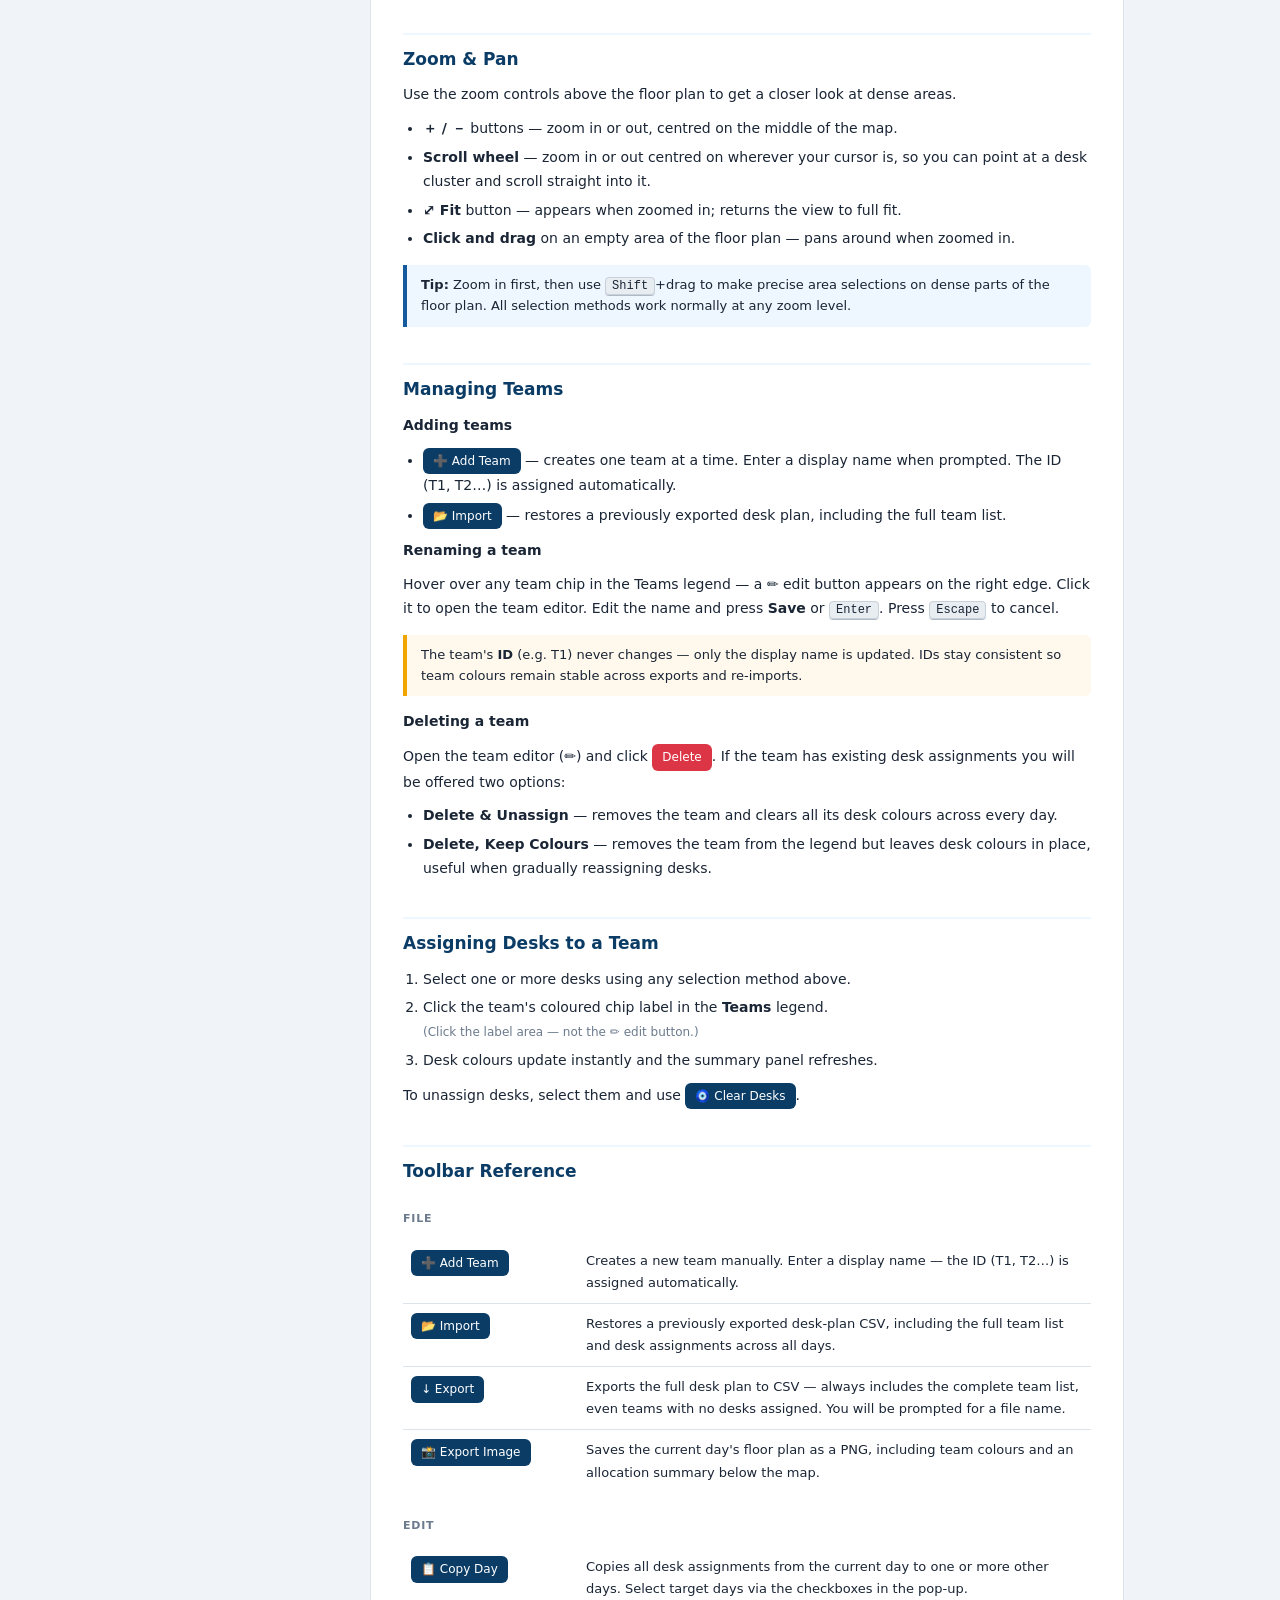
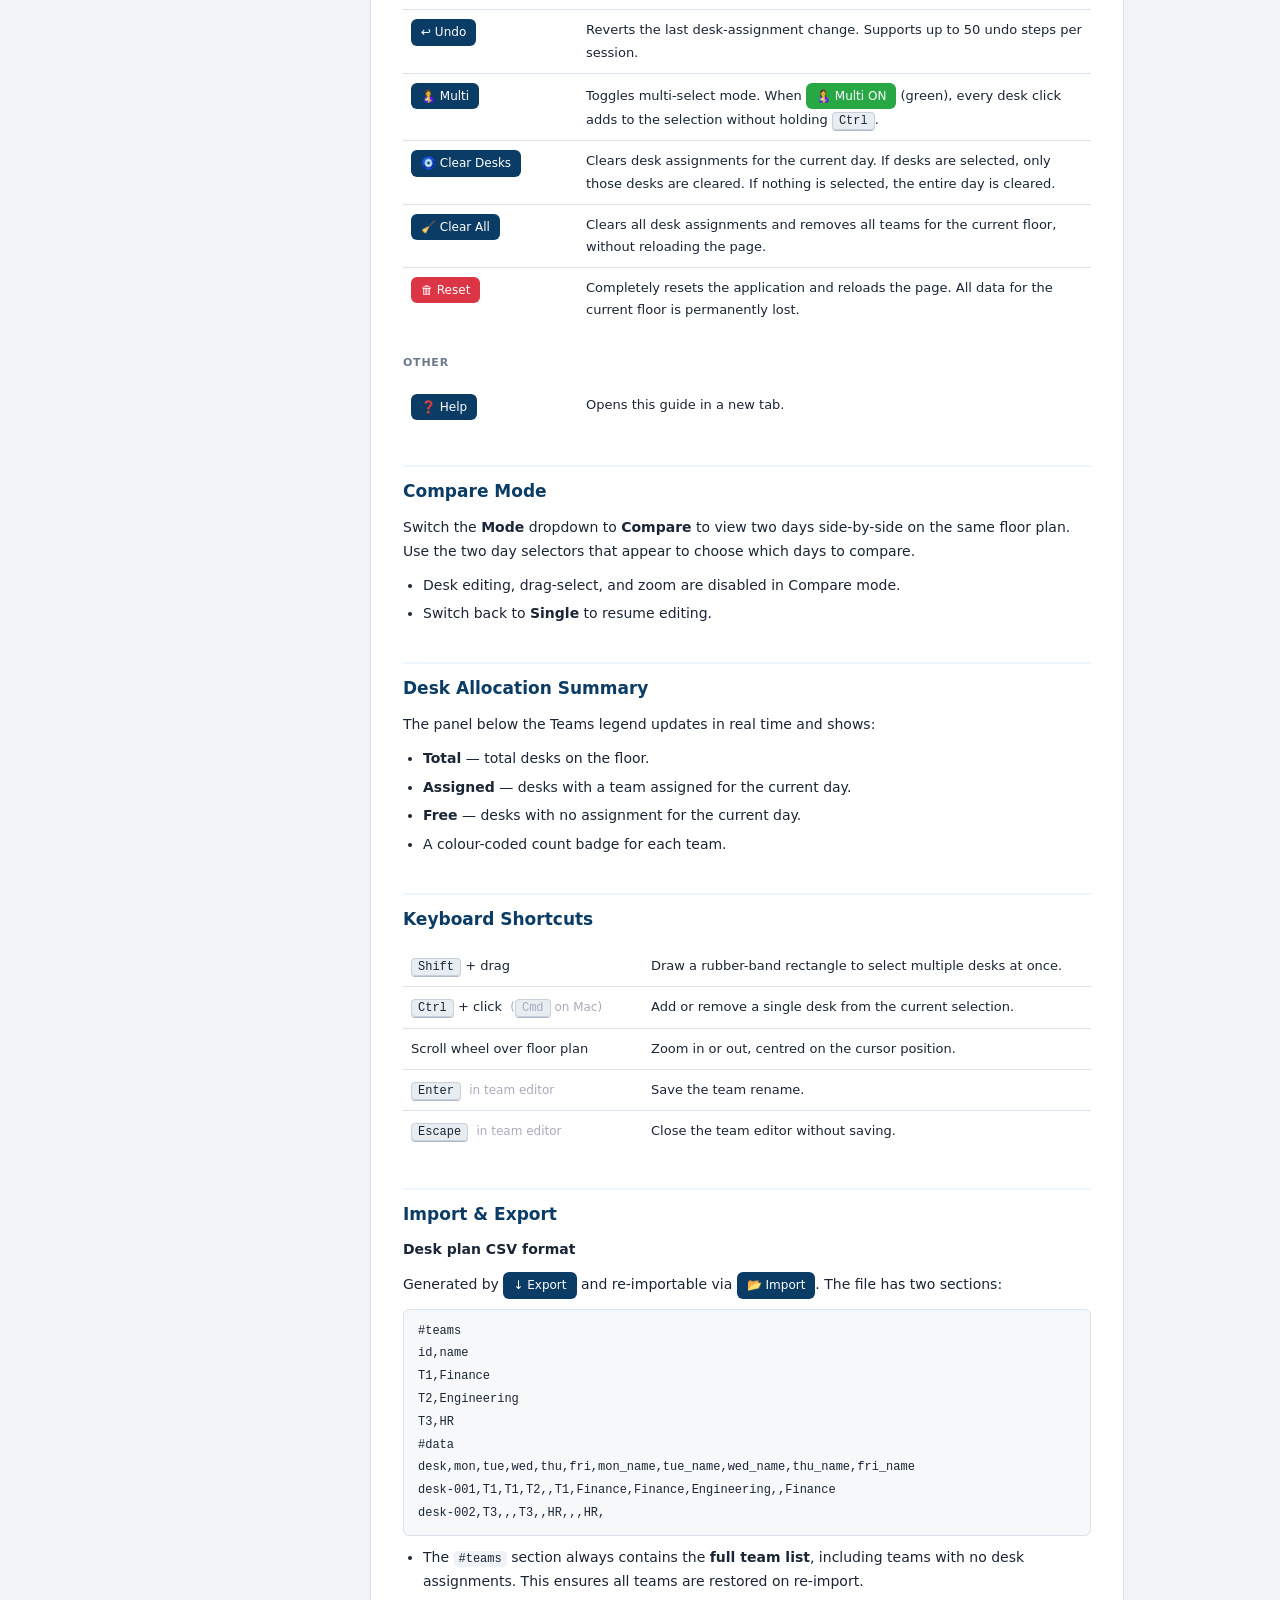
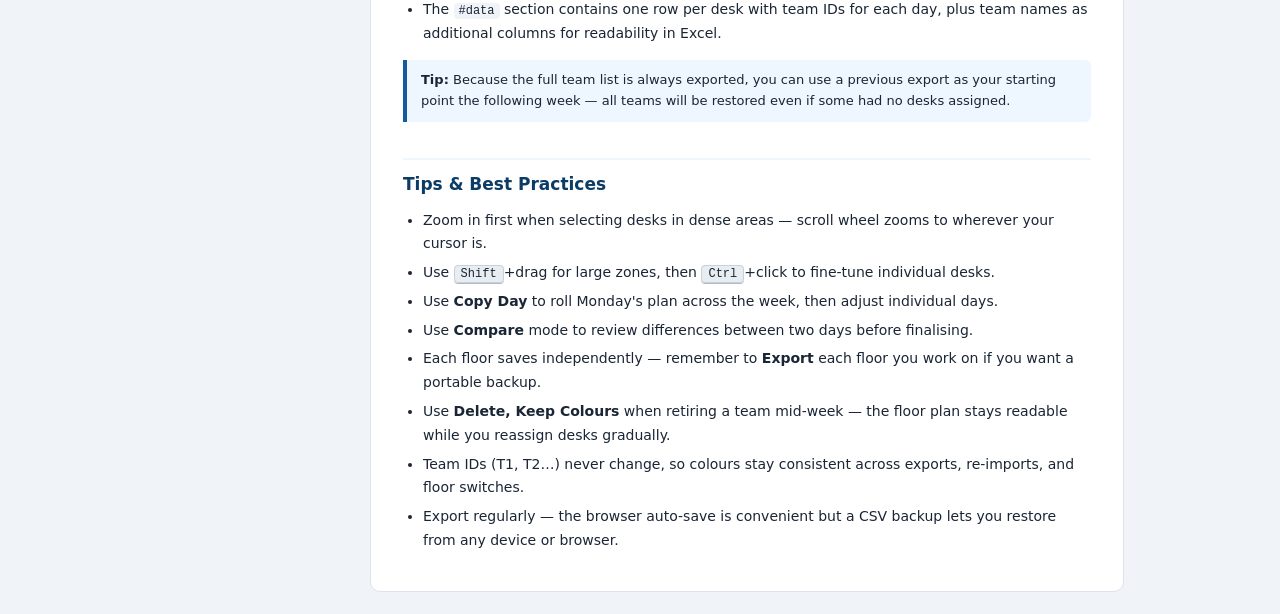
==== commit c35dbef5: "Add files via upload" ====
--- a/help.html
+++ b/help.html
@@ -40,7 +40,6 @@
       gap: 16px;
     }
     .app-header h1 { margin: 0; font-size: 18px; font-weight: 600; }
-    .app-header .version { font-size: 12px; opacity: 0.7; }
 
     .page {
       display: flex;
@@ -52,7 +51,7 @@
     }
 
     /* Sidebar */
-    .sidebar { width: 180px; flex-shrink: 0; position: sticky; top: 20px; }
+    .sidebar { width: 190px; flex-shrink: 0; position: sticky; top: 20px; }
     .sidebar nav {
       background: var(--surface);
       border: 1px solid var(--border);
@@ -78,7 +77,7 @@
       color: #aab;
     }
 
-    /* Main */
+    /* Main content */
     .container {
       flex: 1;
       min-width: 0;
@@ -126,6 +125,7 @@
     .tip  { background: var(--brand-light); border-left: 4px solid var(--brand-mid); }
     .note { background: #fff8ec;            border-left: 4px solid #f0a500; }
 
+    /* Simulated button pills */
     .btn-pill {
       display: inline-flex;
       align-items: center;
@@ -141,7 +141,9 @@
     }
     .btn-pill.danger  { background: var(--danger); }
     .btn-pill.success { background: var(--accent); }
-
+    .btn-pill.muted   { background: #e8edf2; color: var(--text); border: 1px solid var(--border); }
+
+    /* Reference tables */
     .ref-table {
       width: 100%;
       border-collapse: collapse;
@@ -161,6 +163,7 @@
       margin: 24px 0 6px;
     }
 
+    /* Keyboard shortcut table */
     .key-table {
       width: 100%;
       border-collapse: collapse;
@@ -169,8 +172,9 @@
     }
     .key-table tr + tr td { border-top: 1px solid var(--border); }
     .key-table td { padding: 9px 8px; vertical-align: middle; }
-    .key-table td:first-child { width: 230px; white-space: nowrap; }
-
+    .key-table td:first-child { width: 240px; white-space: nowrap; }
+
+    /* CSV example blocks */
     .csv-block {
       background: #f6f8fa;
       border: 1px solid var(--border);
@@ -218,20 +222,22 @@
 
 <header class="app-header">
   <h1>Desk Planner — User Guide</h1>
-  <span class="version">Level 11</span>
 </header>
 
 <div class="page">
 
+  <!-- Sidebar navigation -->
   <aside class="sidebar">
     <nav>
       <div class="nav-section">Getting Started</div>
       <a href="#overview">Overview</a>
       <a href="#workflow">Basic Workflow</a>
+      <a href="#navigation">Building &amp; Floor</a>
 
       <div class="nav-section">Selecting Desks</div>
       <a href="#selecting">Click &amp; Multi</a>
       <a href="#drag-select">Shift+Drag</a>
+      <a href="#zoom">Zoom &amp; Pan</a>
 
       <div class="nav-section">Teams</div>
       <a href="#teams">Managing Teams</a>
@@ -251,72 +257,110 @@
 
   <main class="container">
 
+    <!-- ═══ Overview ═══ -->
     <h2 id="overview">Overview</h2>
     <p>
       The Desk Planner lets you visually assign desks to teams across the working week
-      using an interactive floor plan. Add teams, allocate desks by day, compare days
-      side-by-side, and export your plan as a CSV or image.
-    </p>
-    <p>
-      Your work is automatically saved to the browser after every change —
+      using an interactive floor plan. Navigate between buildings and floors, add teams,
+      allocate desks by day, compare days side-by-side, and export your plan as a CSV or image.
+    </p>
+    <p>
+      Your work is automatically saved to the browser after every change, per building and floor —
       you can close and reopen the tab without losing data. Use
       <span class="btn-pill">&#8595; Export</span> to create a portable backup file.
     </p>
 
+    <!-- ═══ Basic Workflow ═══ -->
     <h2 id="workflow">Basic Workflow</h2>
     <div class="steps">
       <ol>
+        <li>Select a <strong>Building</strong> and <strong>Floor</strong> from the dropdowns at the top of the controls panel.</li>
         <li>Choose a <strong>Day</strong> from the day dropdown.</li>
-        <li>Add teams via <span class="btn-pill">&#128101; Import Teams</span> (CSV) or <span class="btn-pill">&#10133; Add Team</span>.</li>
+        <li>Add teams using the <span class="btn-pill">&#10133; Add Team</span> button, or import a previous export with <span class="btn-pill">&#128194; Import</span>.</li>
         <li>Select one or more desks on the floor plan.</li>
-        <li>Click a team chip in the legend to assign the selected desks.</li>
-        <li>Repeat for each day, or use <span class="btn-pill">&#128203; Copy Day</span> to duplicate a day across the week.</li>
+        <li>Click a team chip in the Teams legend to assign the selected desks.</li>
+        <li>Repeat for each day, or use <span class="btn-pill">&#128203; Copy Day</span> to duplicate a day's assignments across the week.</li>
       </ol>
     </div>
     <div class="tip">
-      <strong>Tip:</strong> Hover over any coloured desk to see a tooltip with the team name.
-    </div>
-
+      <strong>Tip:</strong> Hover over any coloured desk to see a tooltip showing the team name.
+    </div>
+
+    <!-- ═══ Building & Floor Navigation ═══ -->
+    <h2 id="navigation">Building &amp; Floor Navigation</h2>
+    <p>
+      The <strong>Building</strong> and <strong>Floor</strong> dropdowns at the top of the
+      controls panel let you switch between locations. Each floor has its own completely
+      independent set of desk assignments and teams — switching floors saves the current
+      floor automatically before loading the new one.
+    </p>
+    <div class="note">
+      <strong>Note:</strong> Teams and desk assignments are stored per floor. A team called
+      "Finance" on Level 7 is independent of "Finance" on Level 11. Use
+      <span class="btn-pill">&#8595; Export</span> on each floor to back up each plan separately.
+    </div>
+
+    <!-- ═══ Selecting Desks ═══ -->
     <h2 id="selecting">Selecting Desks</h2>
     <p>Three ways to build a selection:</p>
     <ul>
       <li><strong>Single click</strong> — selects one desk and clears any previous selection.</li>
-      <li><kbd>Ctrl</kbd><strong>+click</strong> (or <kbd>Cmd</kbd>+click on Mac) — adds or removes a desk without clearing others.</li>
+      <li><kbd>Ctrl</kbd><strong>+click</strong> (or <kbd>Cmd</kbd>+click on Mac) — adds or removes a desk from the selection without clearing others.</li>
       <li><span class="btn-pill success">&#129329; Multi ON</span> — when active, every click adds to the selection automatically, no need to hold <kbd>Ctrl</kbd>.</li>
     </ul>
     <p>Clicking an empty area of the floor plan clears the selection.</p>
 
+    <!-- ═══ Shift+Drag ═══ -->
     <h2 id="drag-select">Shift+Drag Area Select</h2>
     <p>
       Hold <kbd>Shift</kbd> and drag across the floor plan to draw a selection rectangle.
       All desks whose area overlaps the rectangle are added to the selection on release.
     </p>
     <ul>
-      <li>The cursor changes to a <strong>crosshair</strong> when <kbd>Shift</kbd> is held, signalling that drag-select is ready.</li>
+      <li>The cursor changes to a <strong>crosshair</strong> when <kbd>Shift</kbd> is held, signalling drag-select is ready.</li>
       <li>Drag-select is always <strong>additive</strong> — existing selected desks are kept, so you can draw multiple regions.</li>
       <li>Accidental micro-drags (under 6px) are ignored and treated as a normal click.</li>
       <li>Drag-select is disabled in Compare mode.</li>
     </ul>
     <div class="tip">
-      <strong>Workflow:</strong> Use <kbd>Shift</kbd>+drag to select a zone roughly, then
-      <kbd>Ctrl</kbd>+click to fine-tune individual desks.
-    </div>
-
+      <strong>Workflow:</strong> Use <kbd>Shift</kbd>+drag to select a zone roughly,
+      then <kbd>Ctrl</kbd>+click to fine-tune individual desks.
+    </div>
+
+    <!-- ═══ Zoom & Pan ═══ -->
+    <h2 id="zoom">Zoom &amp; Pan</h2>
+    <p>
+      Use the zoom controls above the floor plan to get a closer look at dense areas.
+    </p>
+    <ul>
+      <li><strong>＋ / －</strong> buttons — zoom in or out, centred on the middle of the map.</li>
+      <li><strong>Scroll wheel</strong> — zoom in or out centred on wherever your cursor is, so you can point at a desk cluster and scroll straight into it.</li>
+      <li><strong>⤢ Fit</strong> button — appears when zoomed in; returns the view to full fit.</li>
+      <li><strong>Click and drag</strong> on an empty area of the floor plan — pans around when zoomed in.</li>
+    </ul>
+    <div class="tip">
+      <strong>Tip:</strong> Zoom in first, then use <kbd>Shift</kbd>+drag to make precise
+      area selections on dense parts of the floor plan. All selection methods work normally at any zoom level.
+    </div>
+
+    <!-- ═══ Managing Teams ═══ -->
     <h2 id="teams">Managing Teams</h2>
+
     <p><strong>Adding teams</strong></p>
     <ul>
       <li><span class="btn-pill">&#10133; Add Team</span> — creates one team at a time. Enter a display name when prompted. The ID (T1, T2&hellip;) is assigned automatically.</li>
-      <li><span class="btn-pill">&#128101; Import Teams</span> — bulk-imports from a CSV file (see <a href="#import-export">Import &amp; Export</a>).</li>
+      <li><span class="btn-pill">&#128194; Import</span> — restores a previously exported desk plan, including the full team list.</li>
     </ul>
 
     <p><strong>Renaming a team</strong></p>
     <p>
-      Hover over any team chip in the legend — a <strong>&#9999;&#65039;</strong> edit button
+      Hover over any team chip in the Teams legend — a <strong>&#9999;&#65039;</strong> edit button
       appears on the right edge. Click it to open the team editor. Edit the name and
       press <strong>Save</strong> or <kbd>Enter</kbd>. Press <kbd>Escape</kbd> to cancel.
     </p>
     <div class="note">
       The team's <strong>ID</strong> (e.g. T1) never changes — only the display name is updated.
+      IDs stay consistent so team colours remain stable across exports and re-imports.
     </div>
 
     <p><strong>Deleting a team</strong></p>
@@ -326,37 +370,39 @@
     </p>
     <ul>
       <li><strong>Delete &amp; Unassign</strong> — removes the team and clears all its desk colours across every day.</li>
-      <li><strong>Delete, Keep Colours</strong> — removes the team from the legend but leaves desk colours in place, useful for gradual reassignment.</li>
-    </ul>
-
+      <li><strong>Delete, Keep Colours</strong> — removes the team from the legend but leaves desk colours in place, useful when gradually reassigning desks.</li>
+    </ul>
+
+    <!-- ═══ Assigning Desks ═══ -->
     <h2 id="assigning">Assigning Desks to a Team</h2>
     <ol>
-      <li>Select one or more desks using any selection method.</li>
+      <li>Select one or more desks using any selection method above.</li>
       <li>Click the team's coloured chip label in the <strong>Teams</strong> legend.<br>
-          <span style="color:var(--text-muted);font-size:12px;">(Click the label, not the &#9999;&#65039; edit button.)</span></li>
-      <li>Desk colours update instantly and the summary refreshes.</li>
+          <span style="color:var(--text-muted);font-size:12px;">(Click the label area — not the &#9999;&#65039; edit button.)</span></li>
+      <li>Desk colours update instantly and the summary panel refreshes.</li>
     </ol>
-    <p>To unassign, select the desks and use <span class="btn-pill">&#129535; Clear Desks</span>.</p>
-
+    <p>To unassign desks, select them and use <span class="btn-pill">&#129535; Clear Desks</span>.</p>
+
+    <!-- ═══ Toolbar Reference ═══ -->
     <h2 id="toolbar">Toolbar Reference</h2>
 
     <p class="group-label">File</p>
     <table class="ref-table">
       <tr>
-        <td><span class="btn-pill">&#128101; Import Teams</span></td>
-        <td>Imports a two-column CSV (<code>id,name</code>). Replaces any existing teams.</td>
+        <td><span class="btn-pill">&#10133; Add Team</span></td>
+        <td>Creates a new team manually. Enter a display name — the ID (T1, T2&hellip;) is assigned automatically.</td>
       </tr>
       <tr>
         <td><span class="btn-pill">&#128194; Import</span></td>
-        <td>Restores a previously exported desk-plan CSV, including assignments and team names across all days.</td>
+        <td>Restores a previously exported desk-plan CSV, including the full team list and desk assignments across all days.</td>
       </tr>
       <tr>
         <td><span class="btn-pill">&#8595; Export</span></td>
-        <td>Exports the full desk plan to CSV. You will be prompted for a file name.</td>
+        <td>Exports the full desk plan to CSV — always includes the complete team list, even teams with no desks assigned. You will be prompted for a file name.</td>
       </tr>
       <tr>
         <td><span class="btn-pill">&#128248; Export Image</span></td>
-        <td>Saves the current day's floor plan as a PNG with team colours and an allocation summary.</td>
+        <td>Saves the current day's floor plan as a PNG, including team colours and an allocation summary below the map.</td>
       </tr>
     </table>
 
@@ -364,62 +410,61 @@
     <table class="ref-table">
       <tr>
         <td><span class="btn-pill">&#128203; Copy Day</span></td>
-        <td>Copies all desk assignments from the current day to one or more other days selected via checkboxes.</td>
+        <td>Copies all desk assignments from the current day to one or more other days. Select target days via the checkboxes in the pop-up.</td>
       </tr>
       <tr>
         <td><span class="btn-pill">&#8617; Undo</span></td>
         <td>Reverts the last desk-assignment change. Supports up to 50 undo steps per session.</td>
       </tr>
       <tr>
+        <td><span class="btn-pill">&#129329; Multi</span></td>
+        <td>Toggles multi-select mode. When <span class="btn-pill success">&#129329; Multi ON</span> (green), every desk click adds to the selection without holding <kbd>Ctrl</kbd>.</td>
+      </tr>
+      <tr>
         <td><span class="btn-pill">&#129535; Clear Desks</span></td>
-        <td>Clears selected desks for the current day. If nothing is selected, clears the entire day.</td>
+        <td>Clears desk assignments for the current day. If desks are selected, only those desks are cleared. If nothing is selected, the entire day is cleared.</td>
       </tr>
       <tr>
         <td><span class="btn-pill">&#129529; Clear All</span></td>
-        <td>Clears all desk assignments and removes all teams without reloading the page.</td>
+        <td>Clears all desk assignments and removes all teams for the current floor, without reloading the page.</td>
       </tr>
       <tr>
         <td><span class="btn-pill danger">&#128465; Reset</span></td>
-        <td>Completely resets the application and reloads the page. All data is permanently lost.</td>
+        <td>Completely resets the application and reloads the page. All data for the current floor is permanently lost.</td>
       </tr>
     </table>
 
-    <p class="group-label">Select &amp; Teams</p>
+    <p class="group-label">Other</p>
     <table class="ref-table">
-      <tr>
-        <td><span class="btn-pill">&#129329; Multi</span></td>
-        <td>Toggles multi-select. When <span class="btn-pill success">&#129329; Multi ON</span>, every desk click adds to the selection without holding <kbd>Ctrl</kbd>.</td>
-      </tr>
-      <tr>
-        <td><span class="btn-pill">&#10133; Add Team</span></td>
-        <td>Creates a new team. Enter a display name — the ID is auto-assigned.</td>
-      </tr>
       <tr>
         <td><span class="btn-pill">&#10067; Help</span></td>
         <td>Opens this guide in a new tab.</td>
       </tr>
     </table>
 
+    <!-- ═══ Compare Mode ═══ -->
     <h2 id="compare">Compare Mode</h2>
     <p>
       Switch the <strong>Mode</strong> dropdown to <strong>Compare</strong> to view two days
-      side-by-side on the same floor plan. Choose which days to compare using the two
-      day selectors that appear.
-    </p>
-    <ul>
-      <li>Desk editing and drag-select are disabled in Compare mode.</li>
+      side-by-side on the same floor plan. Use the two day selectors that appear to choose
+      which days to compare.
+    </p>
+    <ul>
+      <li>Desk editing, drag-select, and zoom are disabled in Compare mode.</li>
       <li>Switch back to <strong>Single</strong> to resume editing.</li>
     </ul>
 
+    <!-- ═══ Summary Panel ═══ -->
     <h2 id="summary">Desk Allocation Summary</h2>
     <p>The panel below the Teams legend updates in real time and shows:</p>
     <ul>
       <li><strong>Total</strong> — total desks on the floor.</li>
-      <li><strong>Assigned</strong> — desks with a team for the current day.</li>
-      <li><strong>Free</strong> — desks with no assignment.</li>
-      <li>A colour-coded count badge per team.</li>
-    </ul>
-
+      <li><strong>Assigned</strong> — desks with a team assigned for the current day.</li>
+      <li><strong>Free</strong> — desks with no assignment for the current day.</li>
+      <li>A colour-coded count badge for each team.</li>
+    </ul>
+
+    <!-- ═══ Keyboard Shortcuts ═══ -->
     <h2 id="shortcuts">Keyboard Shortcuts</h2>
     <table class="key-table">
       <tr>
@@ -431,6 +476,10 @@
         <td>Add or remove a single desk from the current selection.</td>
       </tr>
       <tr>
+        <td>Scroll wheel over floor plan</td>
+        <td>Zoom in or out, centred on the cursor position.</td>
+      </tr>
+      <tr>
         <td><kbd>Enter</kbd> &nbsp;<span style="color:#aab;font-size:12px;">in team editor</span></td>
         <td>Save the team rename.</td>
       </tr>
@@ -440,35 +489,46 @@
       </tr>
     </table>
 
+    <!-- ═══ Import & Export ═══ -->
     <h2 id="import-export">Import &amp; Export</h2>
 
-    <p><strong>Teams CSV format</strong></p>
-    <p>Two columns with a header row. The ID must be <code>T</code> followed by a number.</p>
-    <div class="csv-block">id,name<br>T1,Finance<br>T2,Engineering<br>T3,HR</div>
-
     <p><strong>Desk plan CSV format</strong></p>
     <p>
-      Generated by <span class="btn-pill">&#8595; Export</span>. One row per desk with team IDs
-      for each day, plus team names as additional columns. Re-importable via
-      <span class="btn-pill">&#128194; Import</span>.
-    </p>
-    <div class="csv-block">desk,mon,tue,wed,thu,fri,mon_name,tue_name,wed_name,thu_name,fri_name<br>
-desk-001,T1,T1,T2,,T1,Finance,Finance,Engineering,,Finance<br>
-desk-002,T3,,,T3,,HR,,,HR,</div>
-
+      Generated by <span class="btn-pill">&#8595; Export</span> and re-importable via
+      <span class="btn-pill">&#128194; Import</span>. The file has two sections:
+    </p>
+    <div class="csv-block">
+      #teams<br>
+      id,name<br>
+      T1,Finance<br>
+      T2,Engineering<br>
+      T3,HR<br>
+      #data<br>
+      desk,mon,tue,wed,thu,fri,mon_name,tue_name,wed_name,thu_name,fri_name<br>
+      desk-001,T1,T1,T2,,T1,Finance,Finance,Engineering,,Finance<br>
+      desk-002,T3,,,T3,,HR,,,HR,
+    </div>
+    <ul>
+      <li>The <code>#teams</code> section always contains the <strong>full team list</strong>, including teams with no desk assignments. This ensures all teams are restored on re-import.</li>
+      <li>The <code>#data</code> section contains one row per desk with team IDs for each day, plus team names as additional columns for readability in Excel.</li>
+    </ul>
     <div class="tip">
-      <strong>Tip:</strong> The exported CSV includes team names alongside IDs, making it
-      readable in Excel without needing to open the planner.
-    </div>
-
+      <strong>Tip:</strong> Because the full team list is always exported, you can use a
+      previous export as your starting point the following week — all teams will be restored
+      even if some had no desks assigned.
+    </div>
+
+    <!-- ═══ Tips ═══ -->
     <h2 id="tips">Tips &amp; Best Practices</h2>
     <ul>
-      <li>Use <kbd>Shift</kbd>+drag for large zones, then <kbd>Ctrl</kbd>+click to fine-tune.</li>
+      <li>Zoom in first when selecting desks in dense areas — scroll wheel zooms to wherever your cursor is.</li>
+      <li>Use <kbd>Shift</kbd>+drag for large zones, then <kbd>Ctrl</kbd>+click to fine-tune individual desks.</li>
       <li>Use <strong>Copy Day</strong> to roll Monday's plan across the week, then adjust individual days.</li>
       <li>Use <strong>Compare</strong> mode to review differences between two days before finalising.</li>
-      <li>Keep team IDs consistent across floors — they share the same colour scheme.</li>
-      <li>Use <strong>Delete, Keep Colours</strong> when retiring a team mid-week so the floor plan stays readable while you reassign desks.</li>
-      <li>Export regularly — the browser auto-save is convenient but a CSV backup lets you restore from any device.</li>
+      <li>Each floor saves independently — remember to <strong>Export</strong> each floor you work on if you want a portable backup.</li>
+      <li>Use <strong>Delete, Keep Colours</strong> when retiring a team mid-week — the floor plan stays readable while you reassign desks gradually.</li>
+      <li>Team IDs (T1, T2&hellip;) never change, so colours stay consistent across exports, re-imports, and floor switches.</li>
+      <li>Export regularly — the browser auto-save is convenient but a CSV backup lets you restore from any device or browser.</li>
     </ul>
 
   </main>
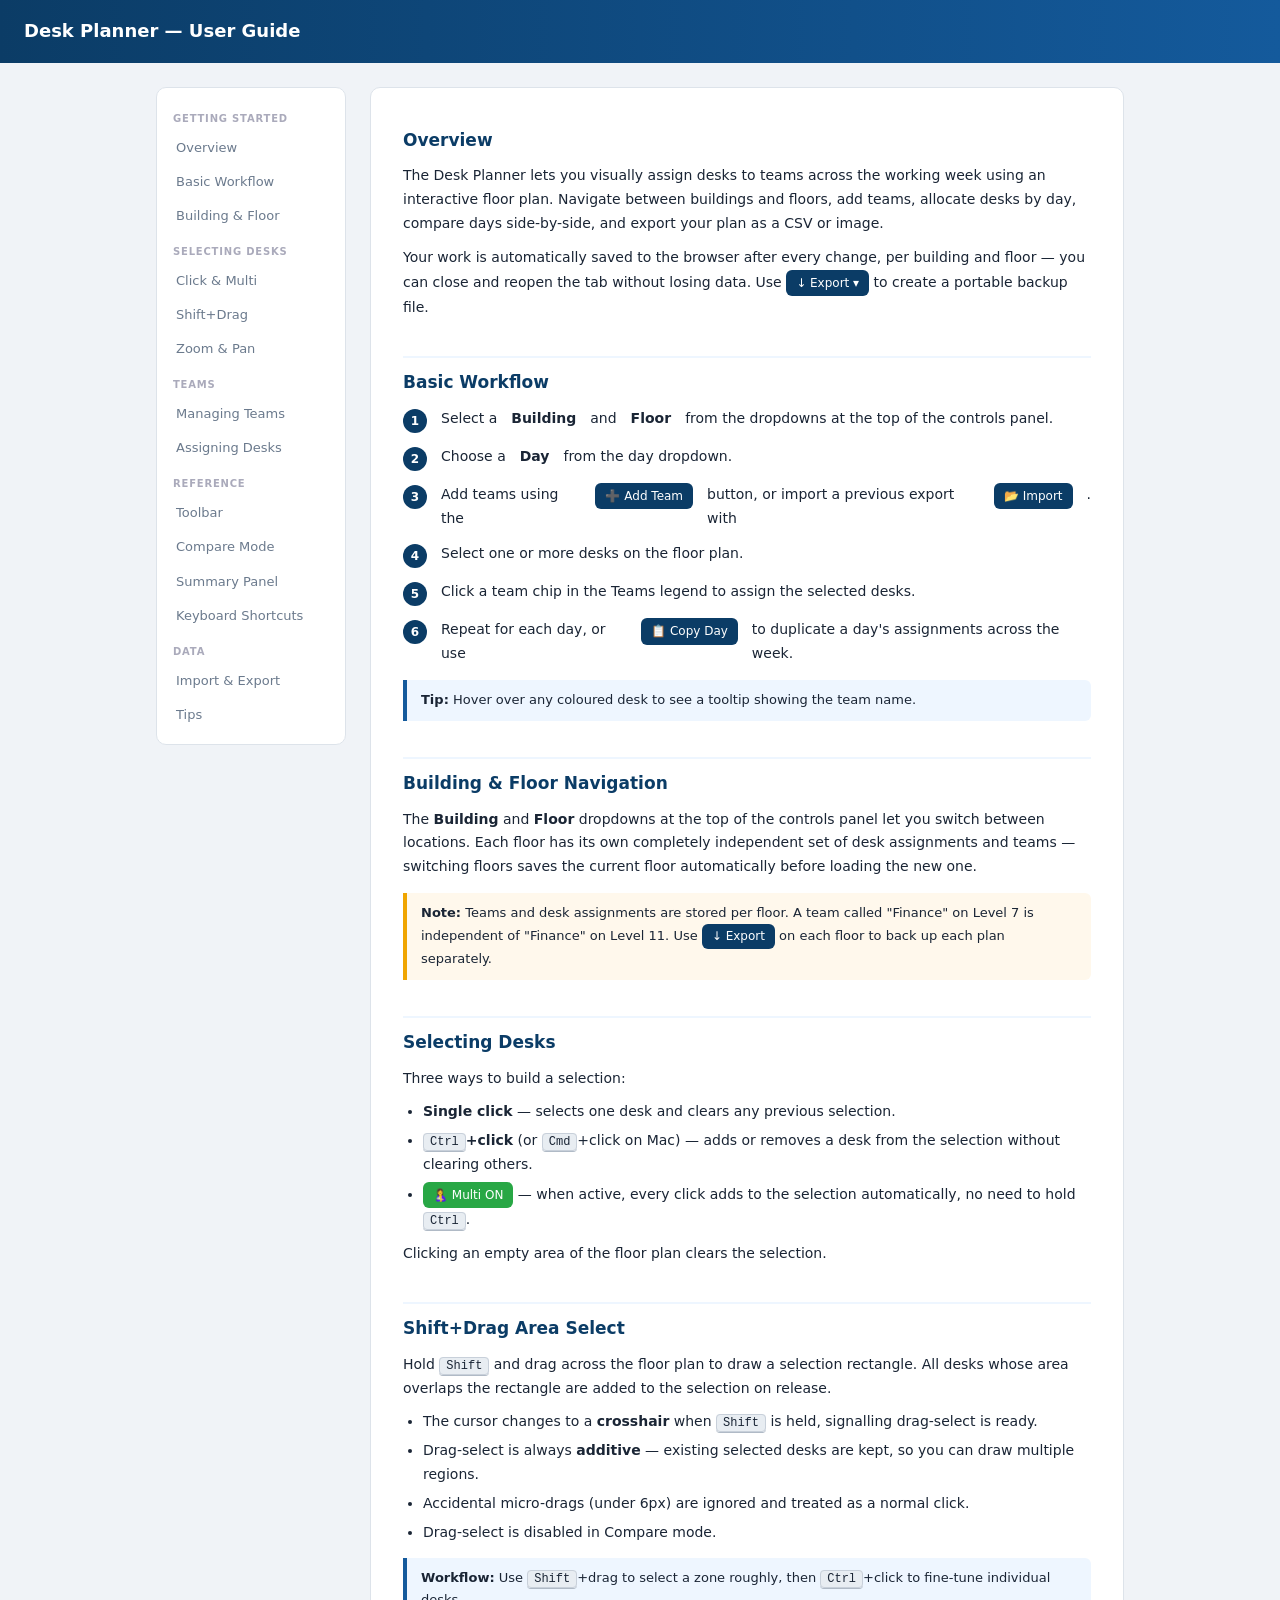
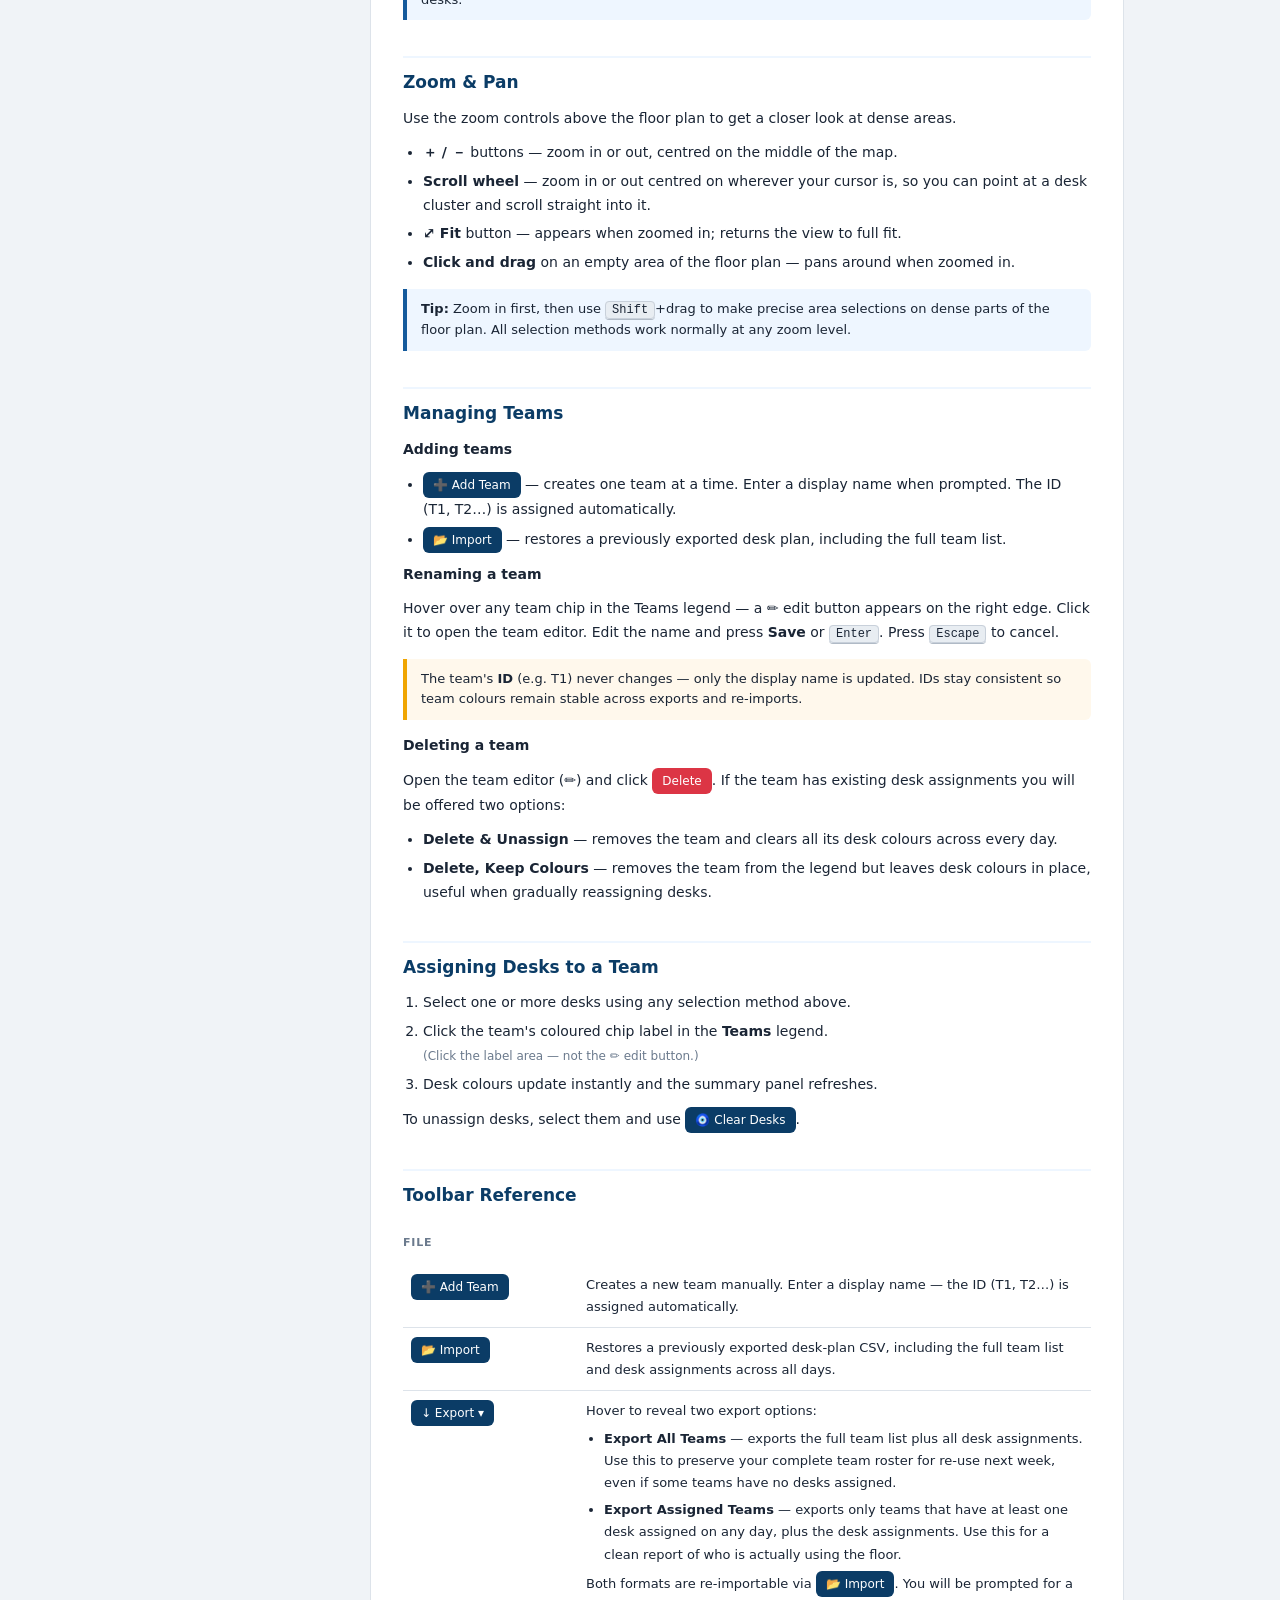
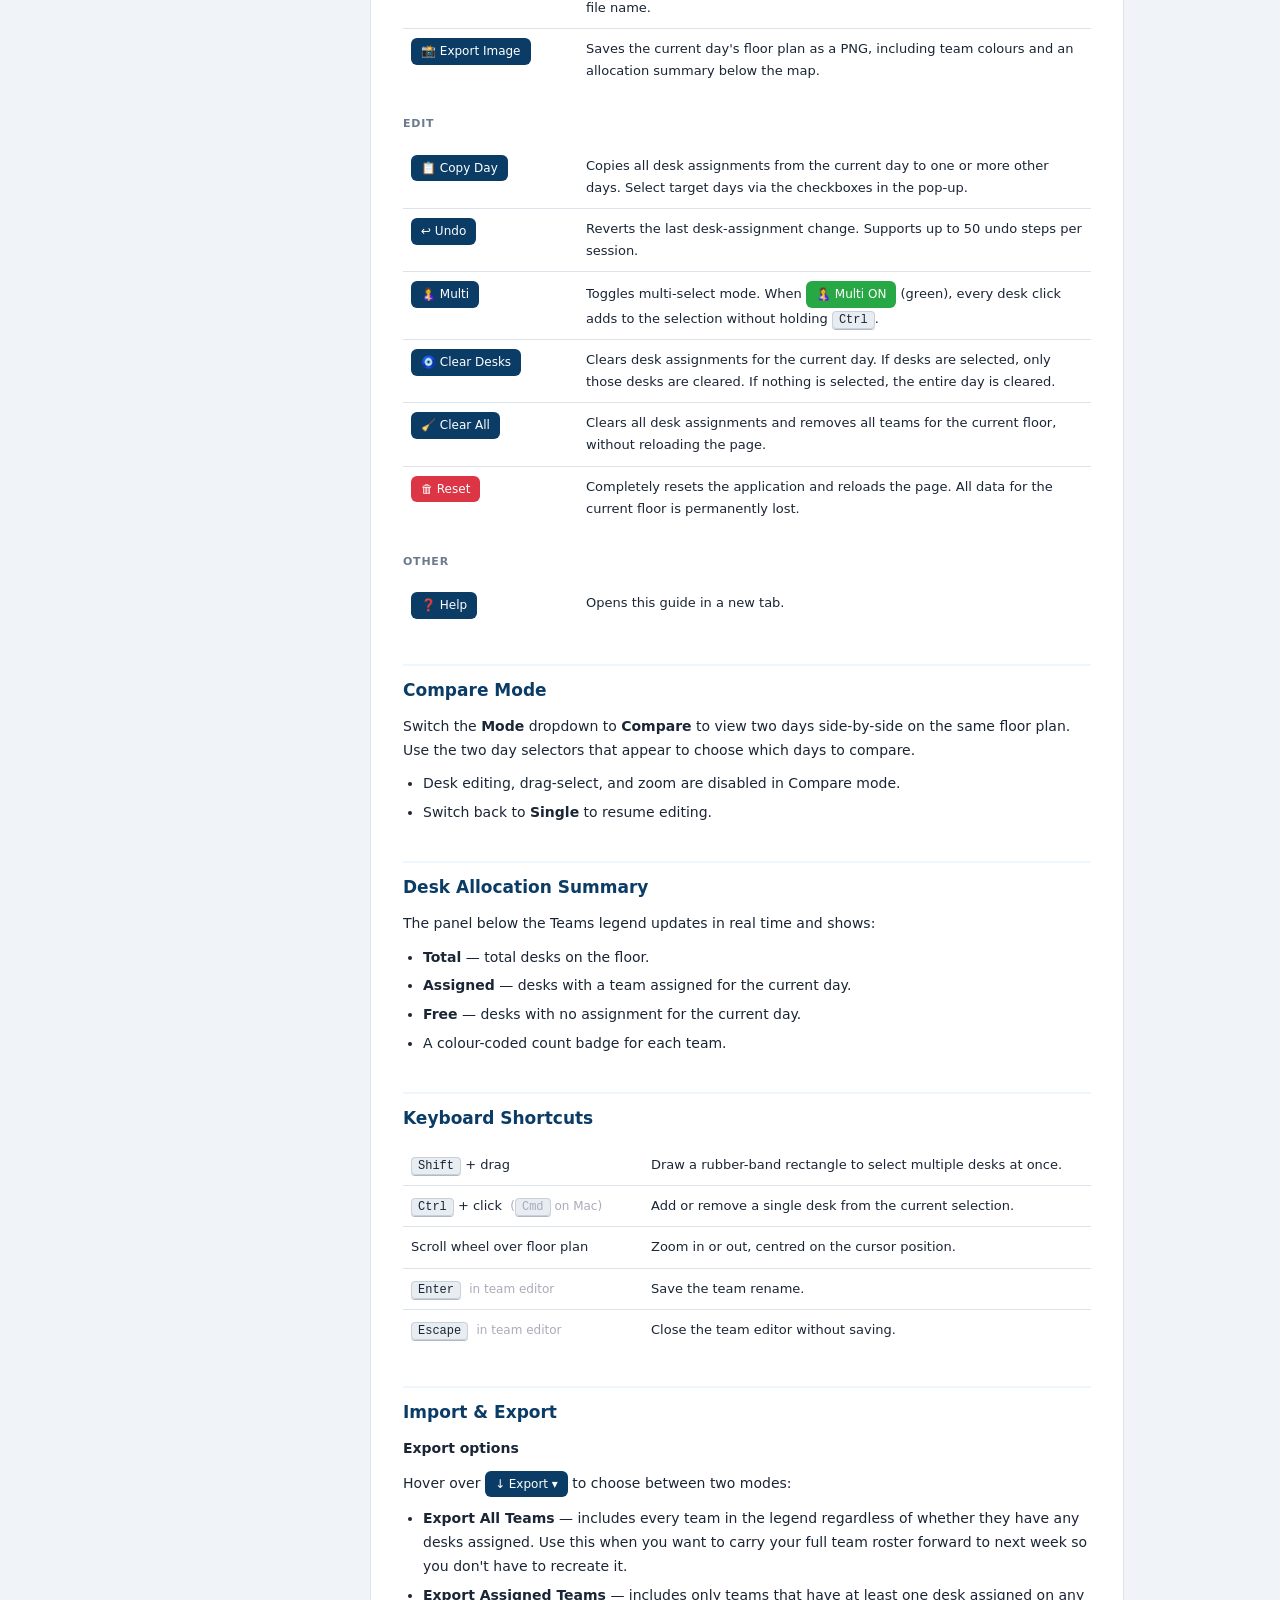
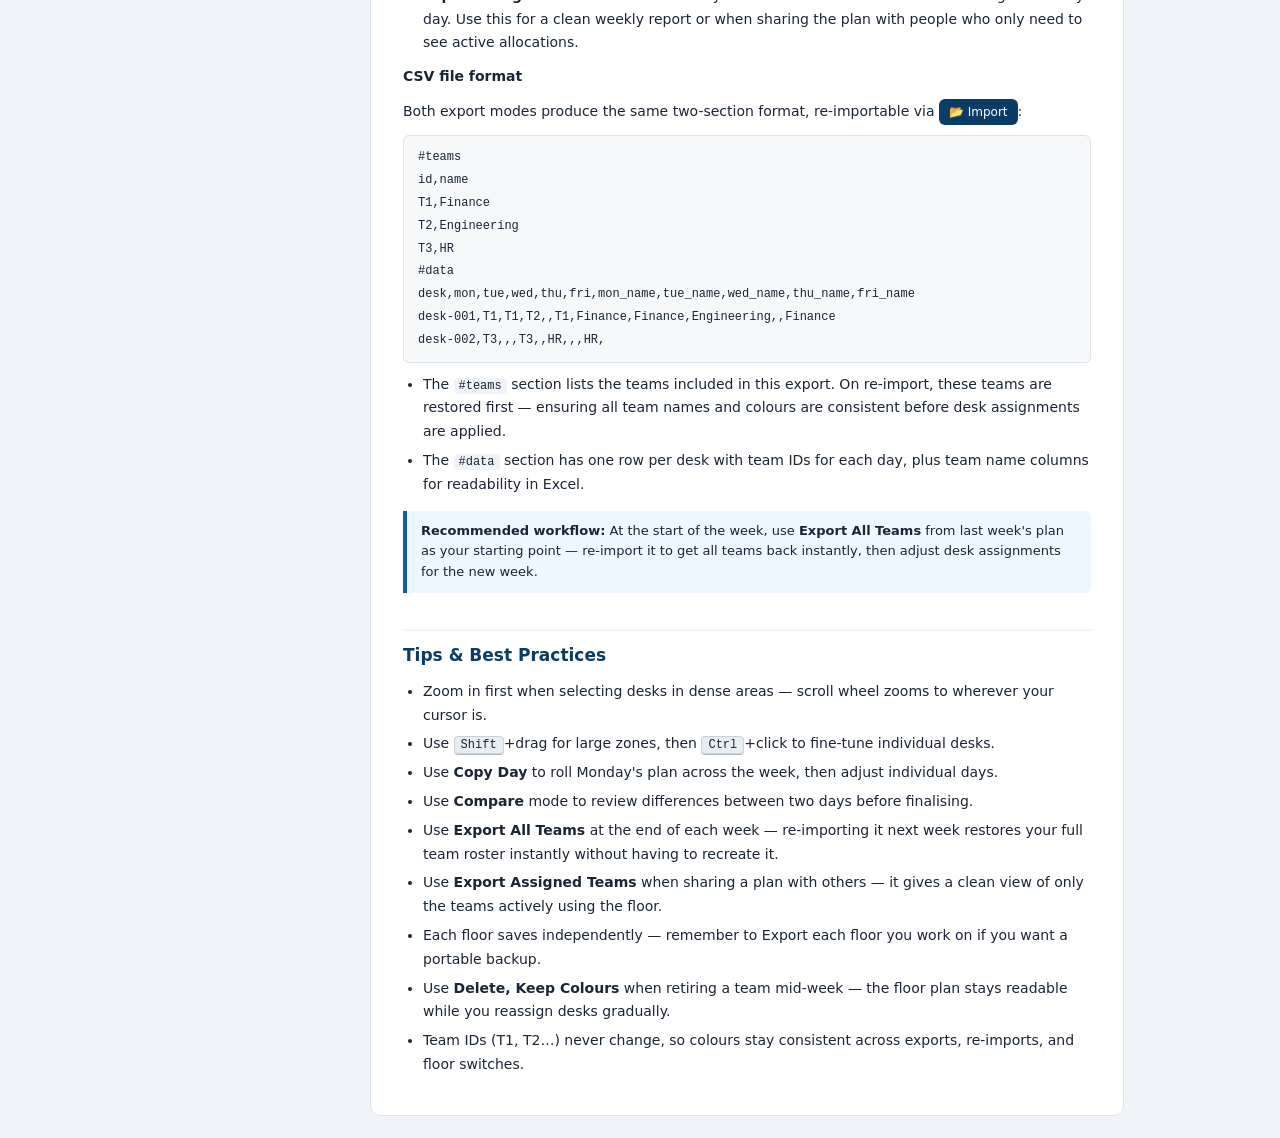
==== commit b31c0e9a: "Add files via upload" ====
--- a/help.html
+++ b/help.html
@@ -267,7 +267,7 @@
     <p>
       Your work is automatically saved to the browser after every change, per building and floor —
       you can close and reopen the tab without losing data. Use
-      <span class="btn-pill">&#8595; Export</span> to create a portable backup file.
+      <span class="btn-pill">&#8595; Export &#9662;</span> to create a portable backup file.
     </p>
 
     <!-- ═══ Basic Workflow ═══ -->
@@ -397,8 +397,15 @@
         <td>Restores a previously exported desk-plan CSV, including the full team list and desk assignments across all days.</td>
       </tr>
       <tr>
-        <td><span class="btn-pill">&#8595; Export</span></td>
-        <td>Exports the full desk plan to CSV — always includes the complete team list, even teams with no desks assigned. You will be prompted for a file name.</td>
+        <td><span class="btn-pill">&#8595; Export &#9662;</span></td>
+        <td>
+          Hover to reveal two export options:
+          <ul style="margin:6px 0 0;padding-left:18px;">
+            <li><strong>Export All Teams</strong> — exports the full team list plus all desk assignments. Use this to preserve your complete team roster for re-use next week, even if some teams have no desks assigned.</li>
+            <li><strong>Export Assigned Teams</strong> — exports only teams that have at least one desk assigned on any day, plus the desk assignments. Use this for a clean report of who is actually using the floor.</li>
+          </ul>
+          Both formats are re-importable via <span class="btn-pill">&#128194; Import</span>. You will be prompted for a file name.
+        </td>
       </tr>
       <tr>
         <td><span class="btn-pill">&#128248; Export Image</span></td>
@@ -492,10 +499,27 @@
     <!-- ═══ Import & Export ═══ -->
     <h2 id="import-export">Import &amp; Export</h2>
 
-    <p><strong>Desk plan CSV format</strong></p>
-    <p>
-      Generated by <span class="btn-pill">&#8595; Export</span> and re-importable via
-      <span class="btn-pill">&#128194; Import</span>. The file has two sections:
+    <p><strong>Export options</strong></p>
+    <p>
+      Hover over <span class="btn-pill">&#8595; Export &#9662;</span> to choose between two modes:
+    </p>
+    <ul>
+      <li>
+        <strong>Export All Teams</strong> — includes every team in the legend regardless of
+        whether they have any desks assigned. Use this when you want to carry your full team
+        roster forward to next week so you don't have to recreate it.
+      </li>
+      <li>
+        <strong>Export Assigned Teams</strong> — includes only teams that have at least one
+        desk assigned on any day. Use this for a clean weekly report or when sharing the plan
+        with people who only need to see active allocations.
+      </li>
+    </ul>
+
+    <p><strong>CSV file format</strong></p>
+    <p>
+      Both export modes produce the same two-section format, re-importable via
+      <span class="btn-pill">&#128194; Import</span>:
     </p>
     <div class="csv-block">
       #teams<br>
@@ -509,13 +533,14 @@
       desk-002,T3,,,T3,,HR,,,HR,
     </div>
     <ul>
-      <li>The <code>#teams</code> section always contains the <strong>full team list</strong>, including teams with no desk assignments. This ensures all teams are restored on re-import.</li>
-      <li>The <code>#data</code> section contains one row per desk with team IDs for each day, plus team names as additional columns for readability in Excel.</li>
-    </ul>
+      <li>The <code>#teams</code> section lists the teams included in this export. On re-import, these teams are restored first — ensuring all team names and colours are consistent before desk assignments are applied.</li>
+      <li>The <code>#data</code> section has one row per desk with team IDs for each day, plus team name columns for readability in Excel.</li>
+    </ul>
+
     <div class="tip">
-      <strong>Tip:</strong> Because the full team list is always exported, you can use a
-      previous export as your starting point the following week — all teams will be restored
-      even if some had no desks assigned.
+      <strong>Recommended workflow:</strong> At the start of the week, use
+      <strong>Export All Teams</strong> from last week's plan as your starting point —
+      re-import it to get all teams back instantly, then adjust desk assignments for the new week.
     </div>
 
     <!-- ═══ Tips ═══ -->
@@ -525,10 +550,11 @@
       <li>Use <kbd>Shift</kbd>+drag for large zones, then <kbd>Ctrl</kbd>+click to fine-tune individual desks.</li>
       <li>Use <strong>Copy Day</strong> to roll Monday's plan across the week, then adjust individual days.</li>
       <li>Use <strong>Compare</strong> mode to review differences between two days before finalising.</li>
-      <li>Each floor saves independently — remember to <strong>Export</strong> each floor you work on if you want a portable backup.</li>
+      <li>Use <strong>Export All Teams</strong> at the end of each week — re-importing it next week restores your full team roster instantly without having to recreate it.</li>
+      <li>Use <strong>Export Assigned Teams</strong> when sharing a plan with others — it gives a clean view of only the teams actively using the floor.</li>
+      <li>Each floor saves independently — remember to Export each floor you work on if you want a portable backup.</li>
       <li>Use <strong>Delete, Keep Colours</strong> when retiring a team mid-week — the floor plan stays readable while you reassign desks gradually.</li>
       <li>Team IDs (T1, T2&hellip;) never change, so colours stay consistent across exports, re-imports, and floor switches.</li>
-      <li>Export regularly — the browser auto-save is convenient but a CSV backup lets you restore from any device or browser.</li>
     </ul>
 
   </main>
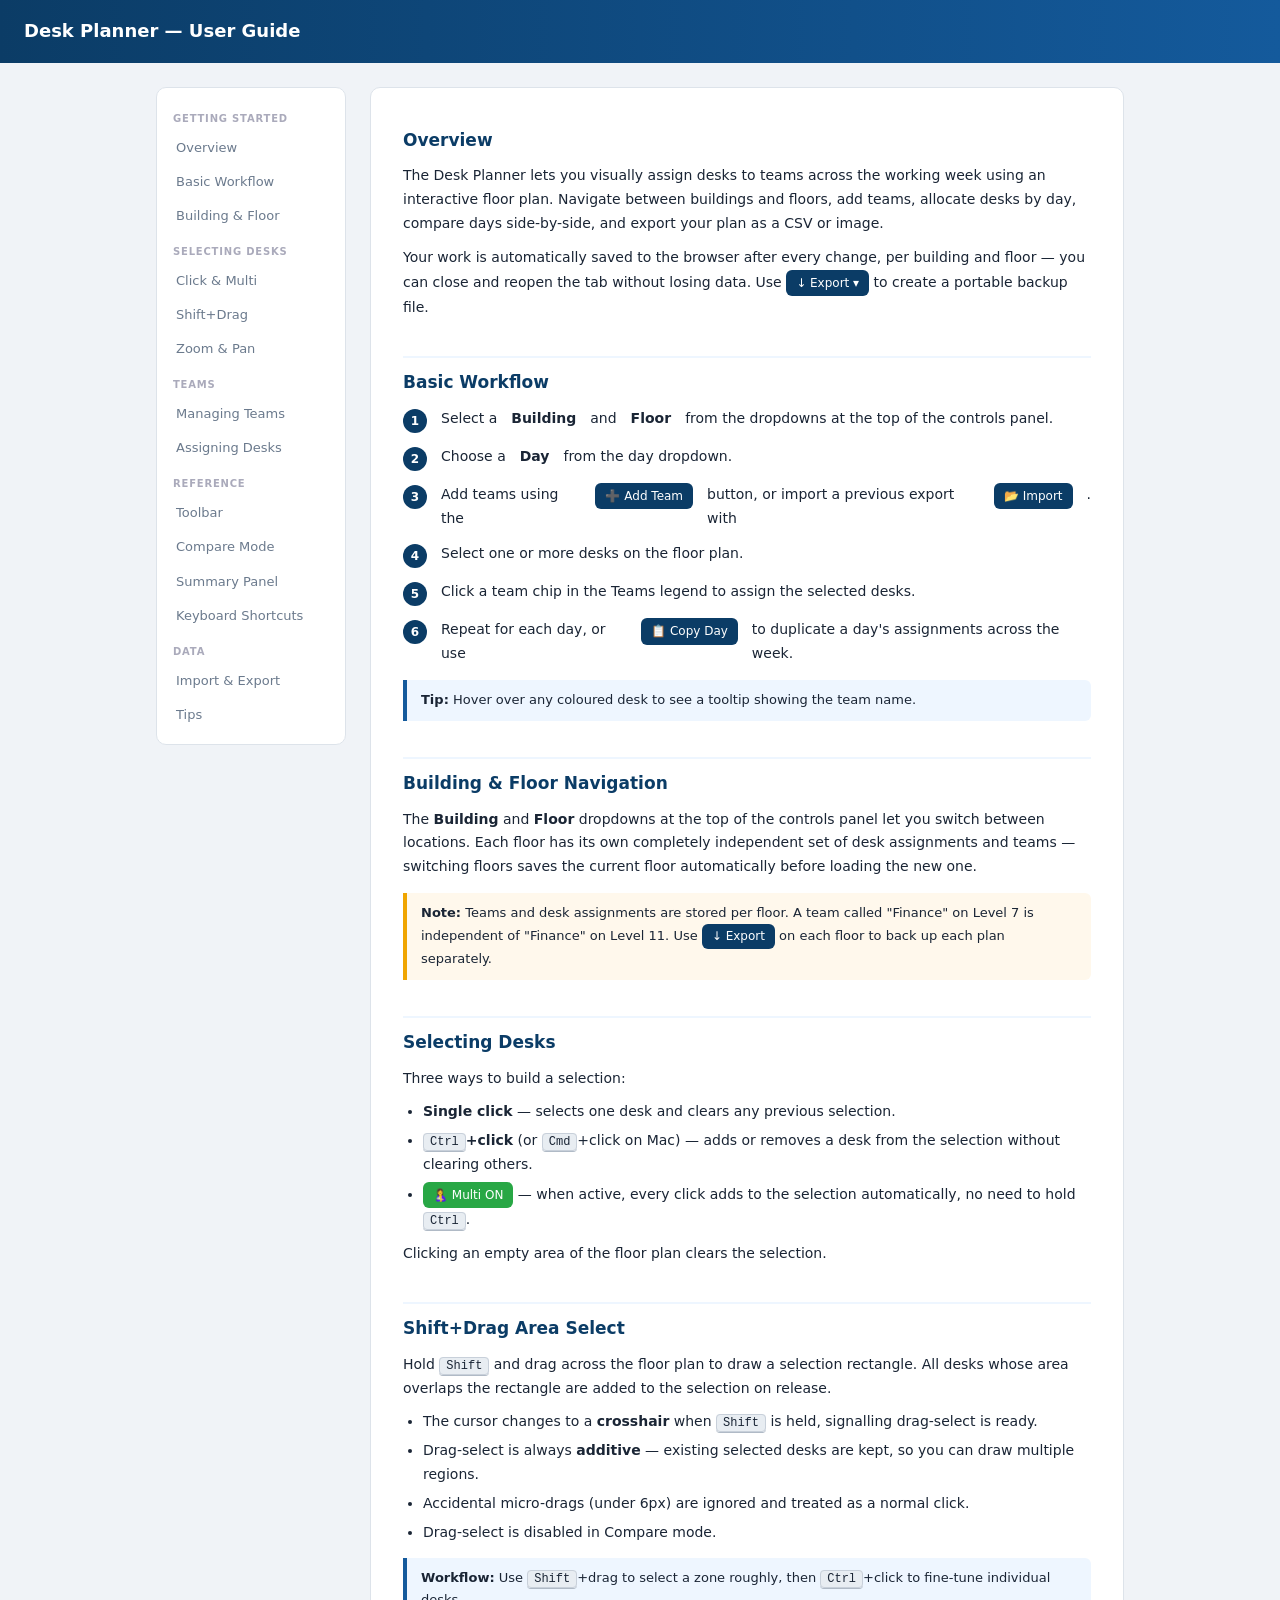
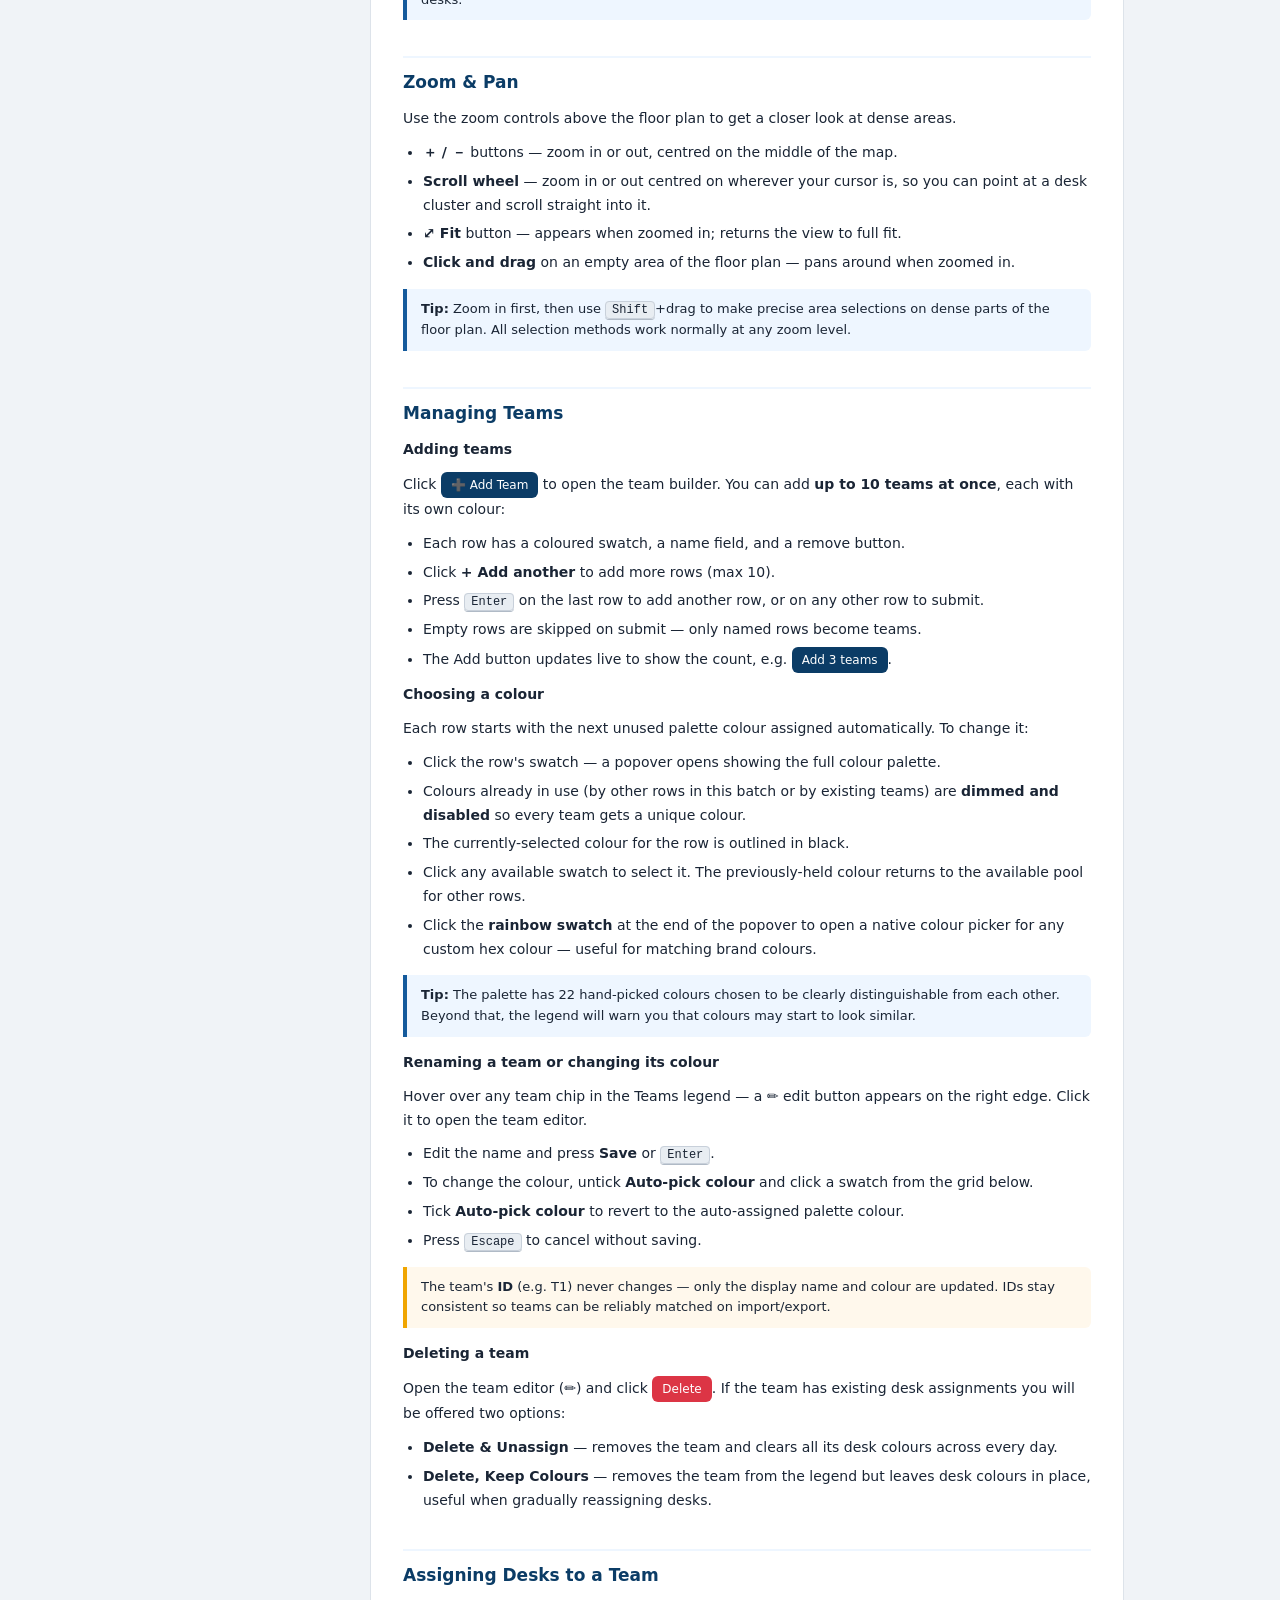
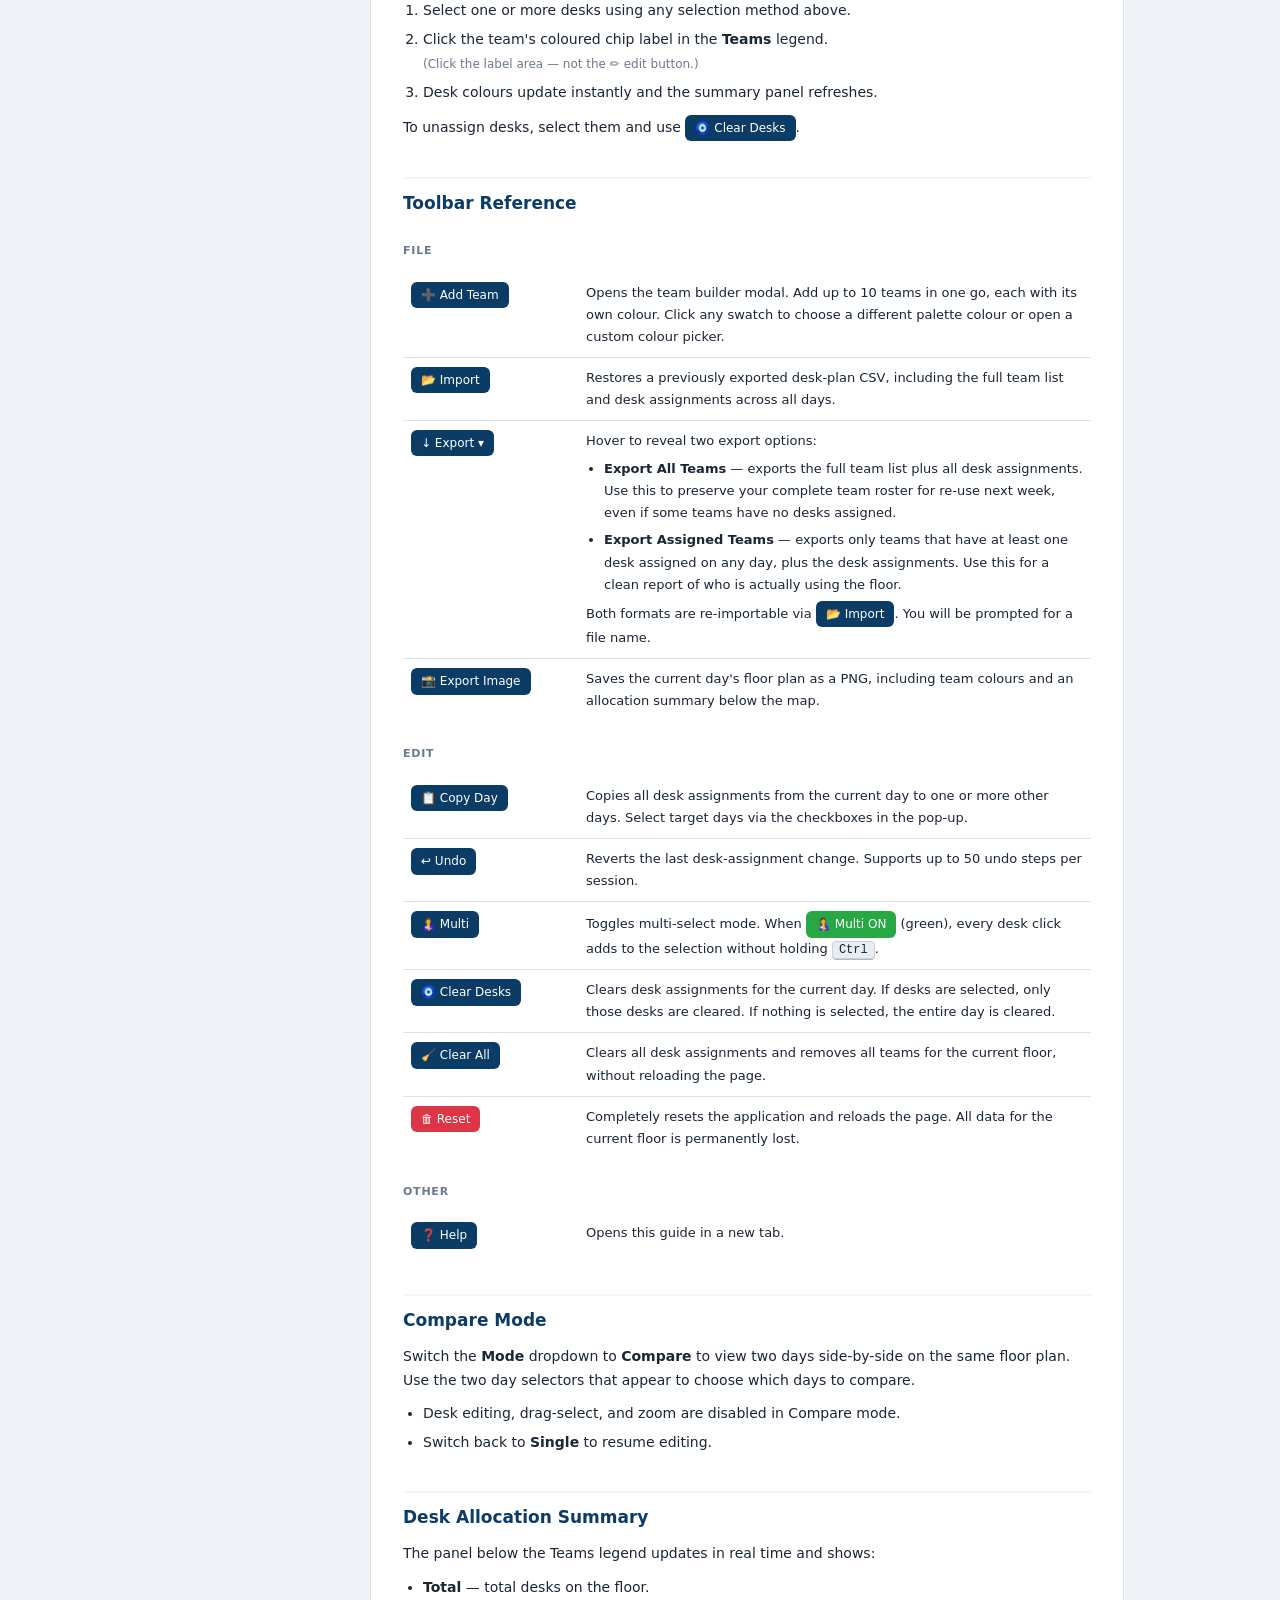
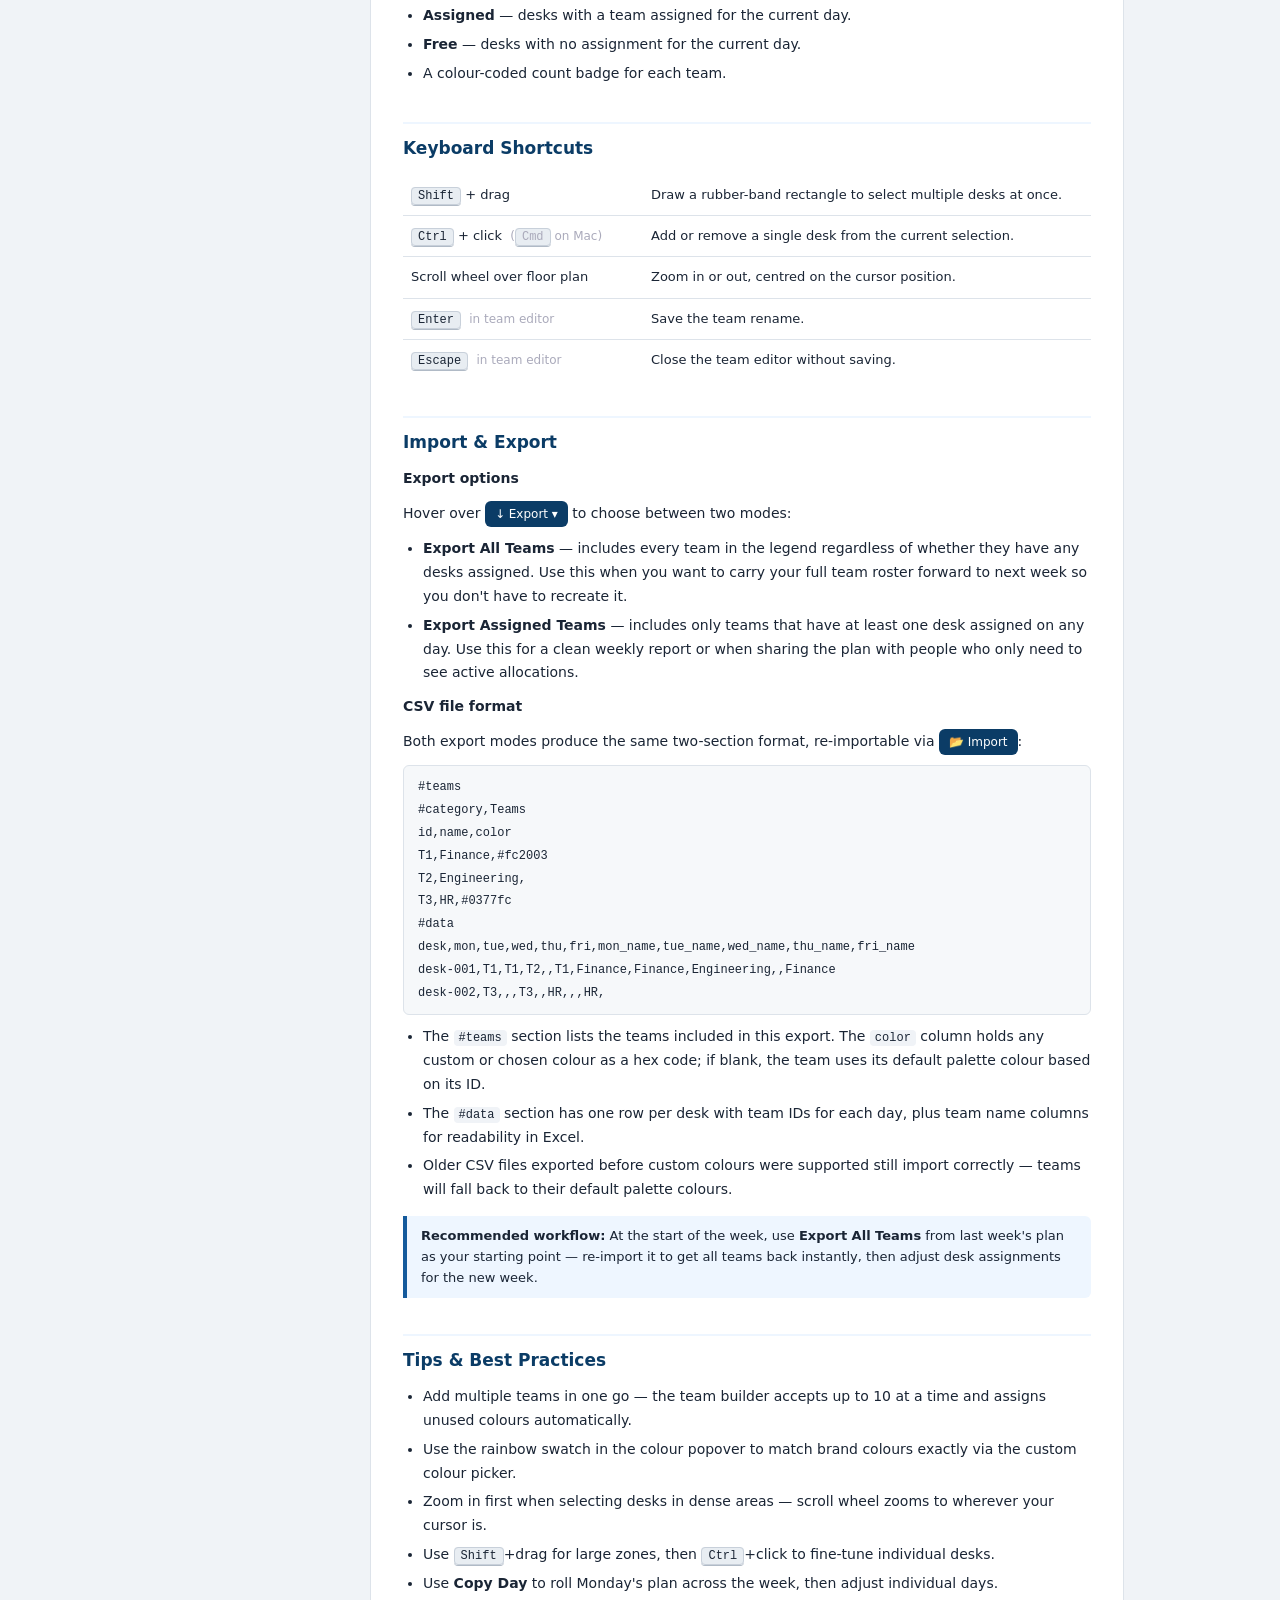
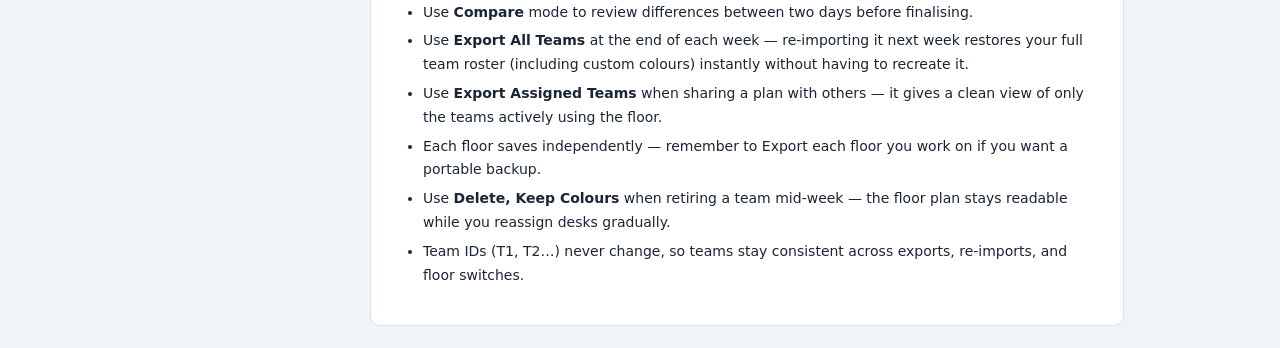
==== commit 25f7bf08: "Add files via upload" ====
--- a/help.html
+++ b/help.html
@@ -347,20 +347,47 @@
     <h2 id="teams">Managing Teams</h2>
 
     <p><strong>Adding teams</strong></p>
-    <ul>
-      <li><span class="btn-pill">&#10133; Add Team</span> — creates one team at a time. Enter a display name when prompted. The ID (T1, T2&hellip;) is assigned automatically.</li>
-      <li><span class="btn-pill">&#128194; Import</span> — restores a previously exported desk plan, including the full team list.</li>
-    </ul>
-
-    <p><strong>Renaming a team</strong></p>
+    <p>
+      Click <span class="btn-pill">&#10133; Add Team</span> to open the team builder. You can add
+      <strong>up to 10 teams at once</strong>, each with its own colour:
+    </p>
+    <ul>
+      <li>Each row has a coloured swatch, a name field, and a remove button.</li>
+      <li>Click <strong>+ Add another</strong> to add more rows (max 10).</li>
+      <li>Press <kbd>Enter</kbd> on the last row to add another row, or on any other row to submit.</li>
+      <li>Empty rows are skipped on submit — only named rows become teams.</li>
+      <li>The Add button updates live to show the count, e.g. <span class="btn-pill">Add 3 teams</span>.</li>
+    </ul>
+
+    <p><strong>Choosing a colour</strong></p>
+    <p>
+      Each row starts with the next unused palette colour assigned automatically. To change it:
+    </p>
+    <ul>
+      <li>Click the row's swatch — a popover opens showing the full colour palette.</li>
+      <li>Colours already in use (by other rows in this batch or by existing teams) are <strong>dimmed and disabled</strong> so every team gets a unique colour.</li>
+      <li>The currently-selected colour for the row is outlined in black.</li>
+      <li>Click any available swatch to select it. The previously-held colour returns to the available pool for other rows.</li>
+      <li>Click the <strong>rainbow swatch</strong> at the end of the popover to open a native colour picker for any custom hex colour — useful for matching brand colours.</li>
+    </ul>
+    <div class="tip">
+      <strong>Tip:</strong> The palette has 22 hand-picked colours chosen to be clearly distinguishable from each other. Beyond that, the legend will warn you that colours may start to look similar.
+    </div>
+
+    <p><strong>Renaming a team or changing its colour</strong></p>
     <p>
       Hover over any team chip in the Teams legend — a <strong>&#9999;&#65039;</strong> edit button
-      appears on the right edge. Click it to open the team editor. Edit the name and
-      press <strong>Save</strong> or <kbd>Enter</kbd>. Press <kbd>Escape</kbd> to cancel.
-    </p>
+      appears on the right edge. Click it to open the team editor.
+    </p>
+    <ul>
+      <li>Edit the name and press <strong>Save</strong> or <kbd>Enter</kbd>.</li>
+      <li>To change the colour, untick <strong>Auto-pick colour</strong> and click a swatch from the grid below.</li>
+      <li>Tick <strong>Auto-pick colour</strong> to revert to the auto-assigned palette colour.</li>
+      <li>Press <kbd>Escape</kbd> to cancel without saving.</li>
+    </ul>
     <div class="note">
-      The team's <strong>ID</strong> (e.g. T1) never changes — only the display name is updated.
-      IDs stay consistent so team colours remain stable across exports and re-imports.
+      The team's <strong>ID</strong> (e.g. T1) never changes — only the display name and colour are updated.
+      IDs stay consistent so teams can be reliably matched on import/export.
     </div>
 
     <p><strong>Deleting a team</strong></p>
@@ -390,7 +417,7 @@
     <table class="ref-table">
       <tr>
         <td><span class="btn-pill">&#10133; Add Team</span></td>
-        <td>Creates a new team manually. Enter a display name — the ID (T1, T2&hellip;) is assigned automatically.</td>
+        <td>Opens the team builder modal. Add up to 10 teams in one go, each with its own colour. Click any swatch to choose a different palette colour or open a custom colour picker.</td>
       </tr>
       <tr>
         <td><span class="btn-pill">&#128194; Import</span></td>
@@ -523,18 +550,20 @@
     </p>
     <div class="csv-block">
       #teams<br>
-      id,name<br>
-      T1,Finance<br>
-      T2,Engineering<br>
-      T3,HR<br>
+      #category,Teams<br>
+      id,name,color<br>
+      T1,Finance,#fc2003<br>
+      T2,Engineering,<br>
+      T3,HR,#0377fc<br>
       #data<br>
       desk,mon,tue,wed,thu,fri,mon_name,tue_name,wed_name,thu_name,fri_name<br>
       desk-001,T1,T1,T2,,T1,Finance,Finance,Engineering,,Finance<br>
       desk-002,T3,,,T3,,HR,,,HR,
     </div>
     <ul>
-      <li>The <code>#teams</code> section lists the teams included in this export. On re-import, these teams are restored first — ensuring all team names and colours are consistent before desk assignments are applied.</li>
+      <li>The <code>#teams</code> section lists the teams included in this export. The <code>color</code> column holds any custom or chosen colour as a hex code; if blank, the team uses its default palette colour based on its ID.</li>
       <li>The <code>#data</code> section has one row per desk with team IDs for each day, plus team name columns for readability in Excel.</li>
+      <li>Older CSV files exported before custom colours were supported still import correctly — teams will fall back to their default palette colours.</li>
     </ul>
 
     <div class="tip">
@@ -546,15 +575,17 @@
     <!-- ═══ Tips ═══ -->
     <h2 id="tips">Tips &amp; Best Practices</h2>
     <ul>
+      <li>Add multiple teams in one go — the team builder accepts up to 10 at a time and assigns unused colours automatically.</li>
+      <li>Use the rainbow swatch in the colour popover to match brand colours exactly via the custom colour picker.</li>
       <li>Zoom in first when selecting desks in dense areas — scroll wheel zooms to wherever your cursor is.</li>
       <li>Use <kbd>Shift</kbd>+drag for large zones, then <kbd>Ctrl</kbd>+click to fine-tune individual desks.</li>
       <li>Use <strong>Copy Day</strong> to roll Monday's plan across the week, then adjust individual days.</li>
       <li>Use <strong>Compare</strong> mode to review differences between two days before finalising.</li>
-      <li>Use <strong>Export All Teams</strong> at the end of each week — re-importing it next week restores your full team roster instantly without having to recreate it.</li>
+      <li>Use <strong>Export All Teams</strong> at the end of each week — re-importing it next week restores your full team roster (including custom colours) instantly without having to recreate it.</li>
       <li>Use <strong>Export Assigned Teams</strong> when sharing a plan with others — it gives a clean view of only the teams actively using the floor.</li>
       <li>Each floor saves independently — remember to Export each floor you work on if you want a portable backup.</li>
       <li>Use <strong>Delete, Keep Colours</strong> when retiring a team mid-week — the floor plan stays readable while you reassign desks gradually.</li>
-      <li>Team IDs (T1, T2&hellip;) never change, so colours stay consistent across exports, re-imports, and floor switches.</li>
+      <li>Team IDs (T1, T2&hellip;) never change, so teams stay consistent across exports, re-imports, and floor switches.</li>
     </ul>
 
   </main>
